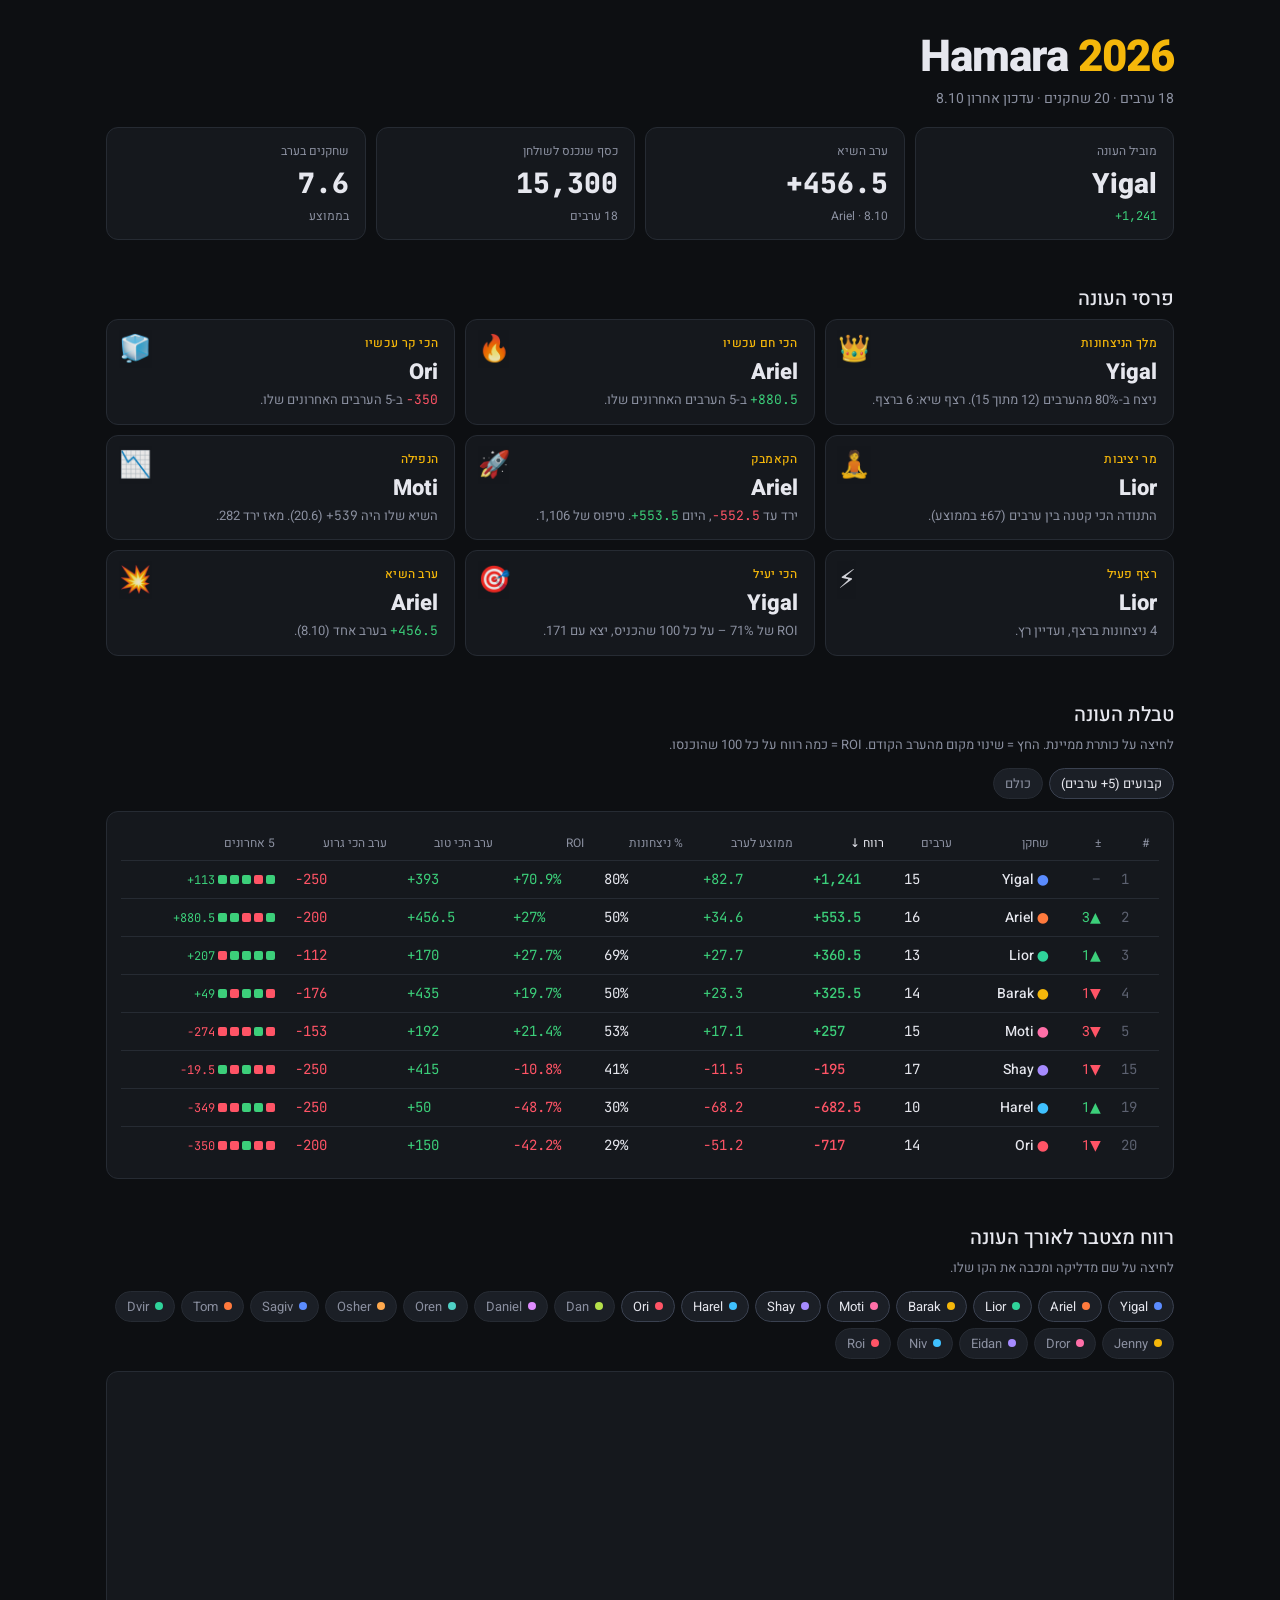
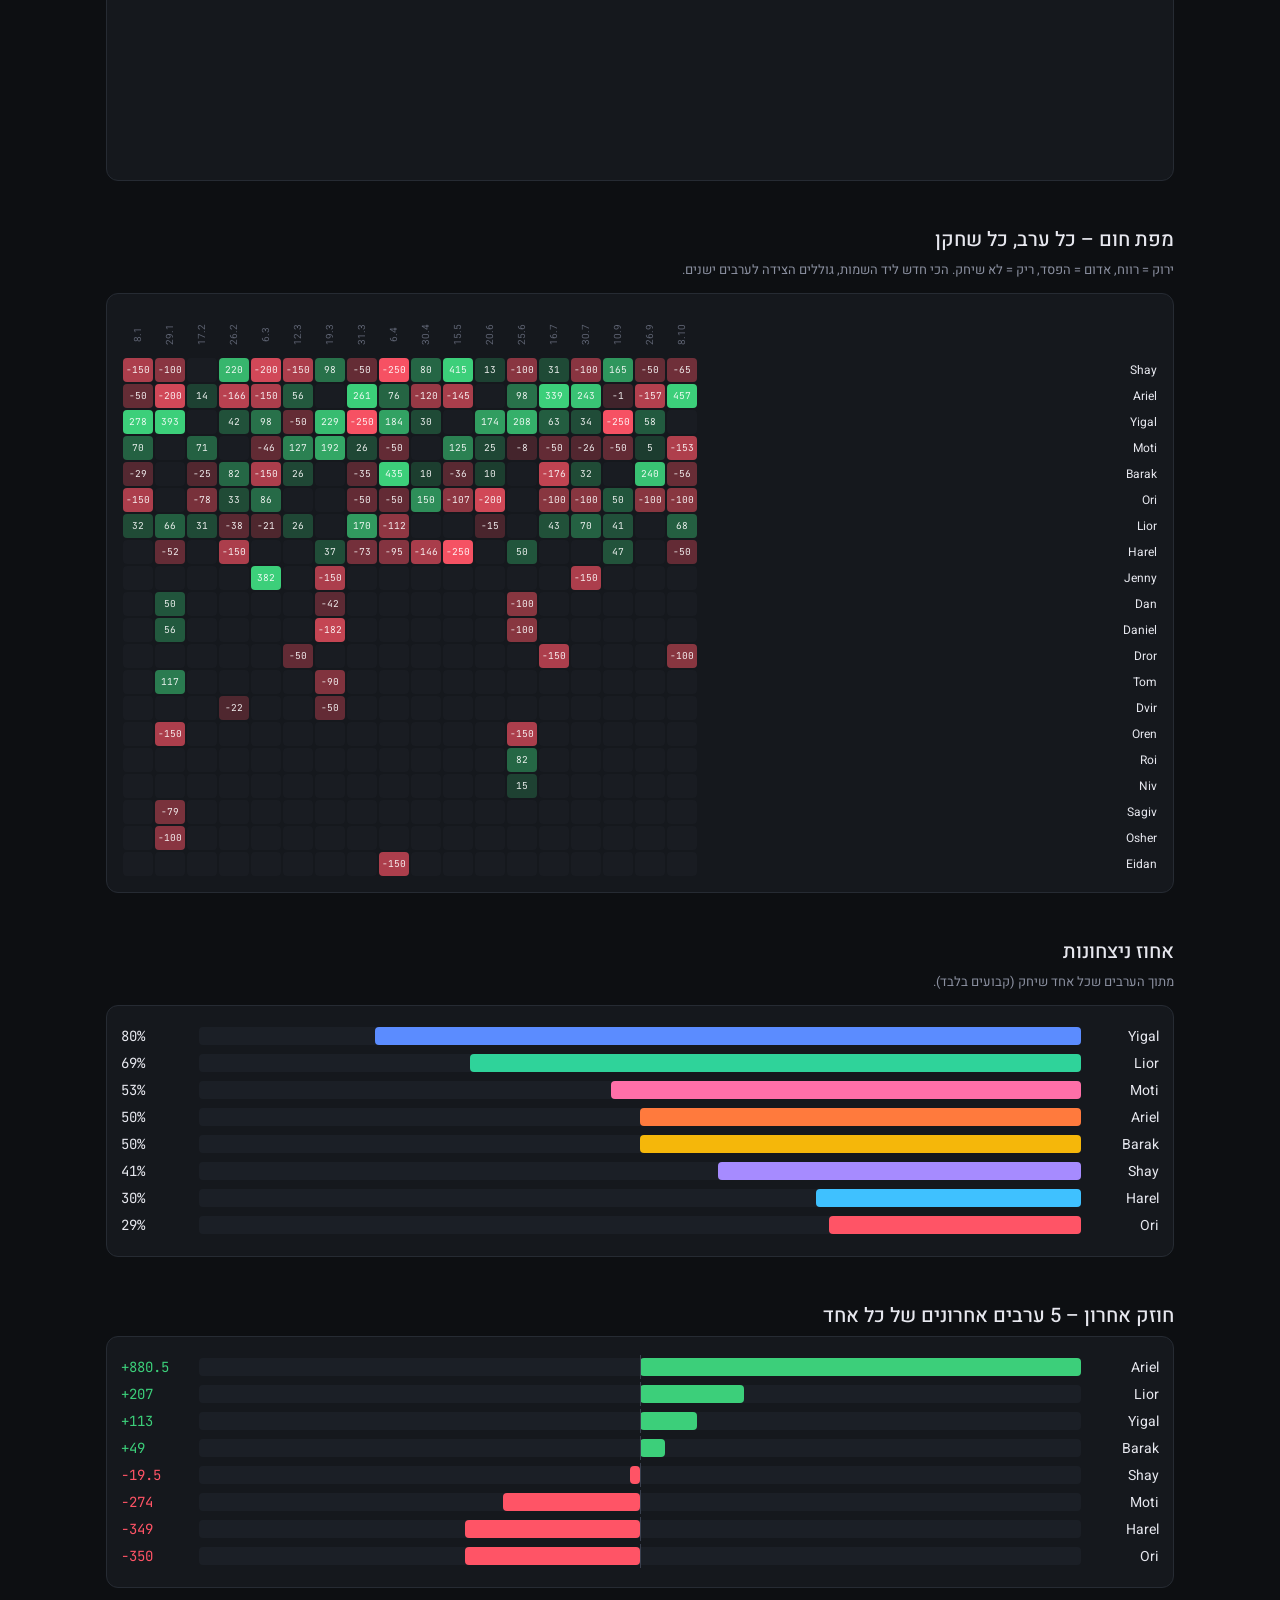
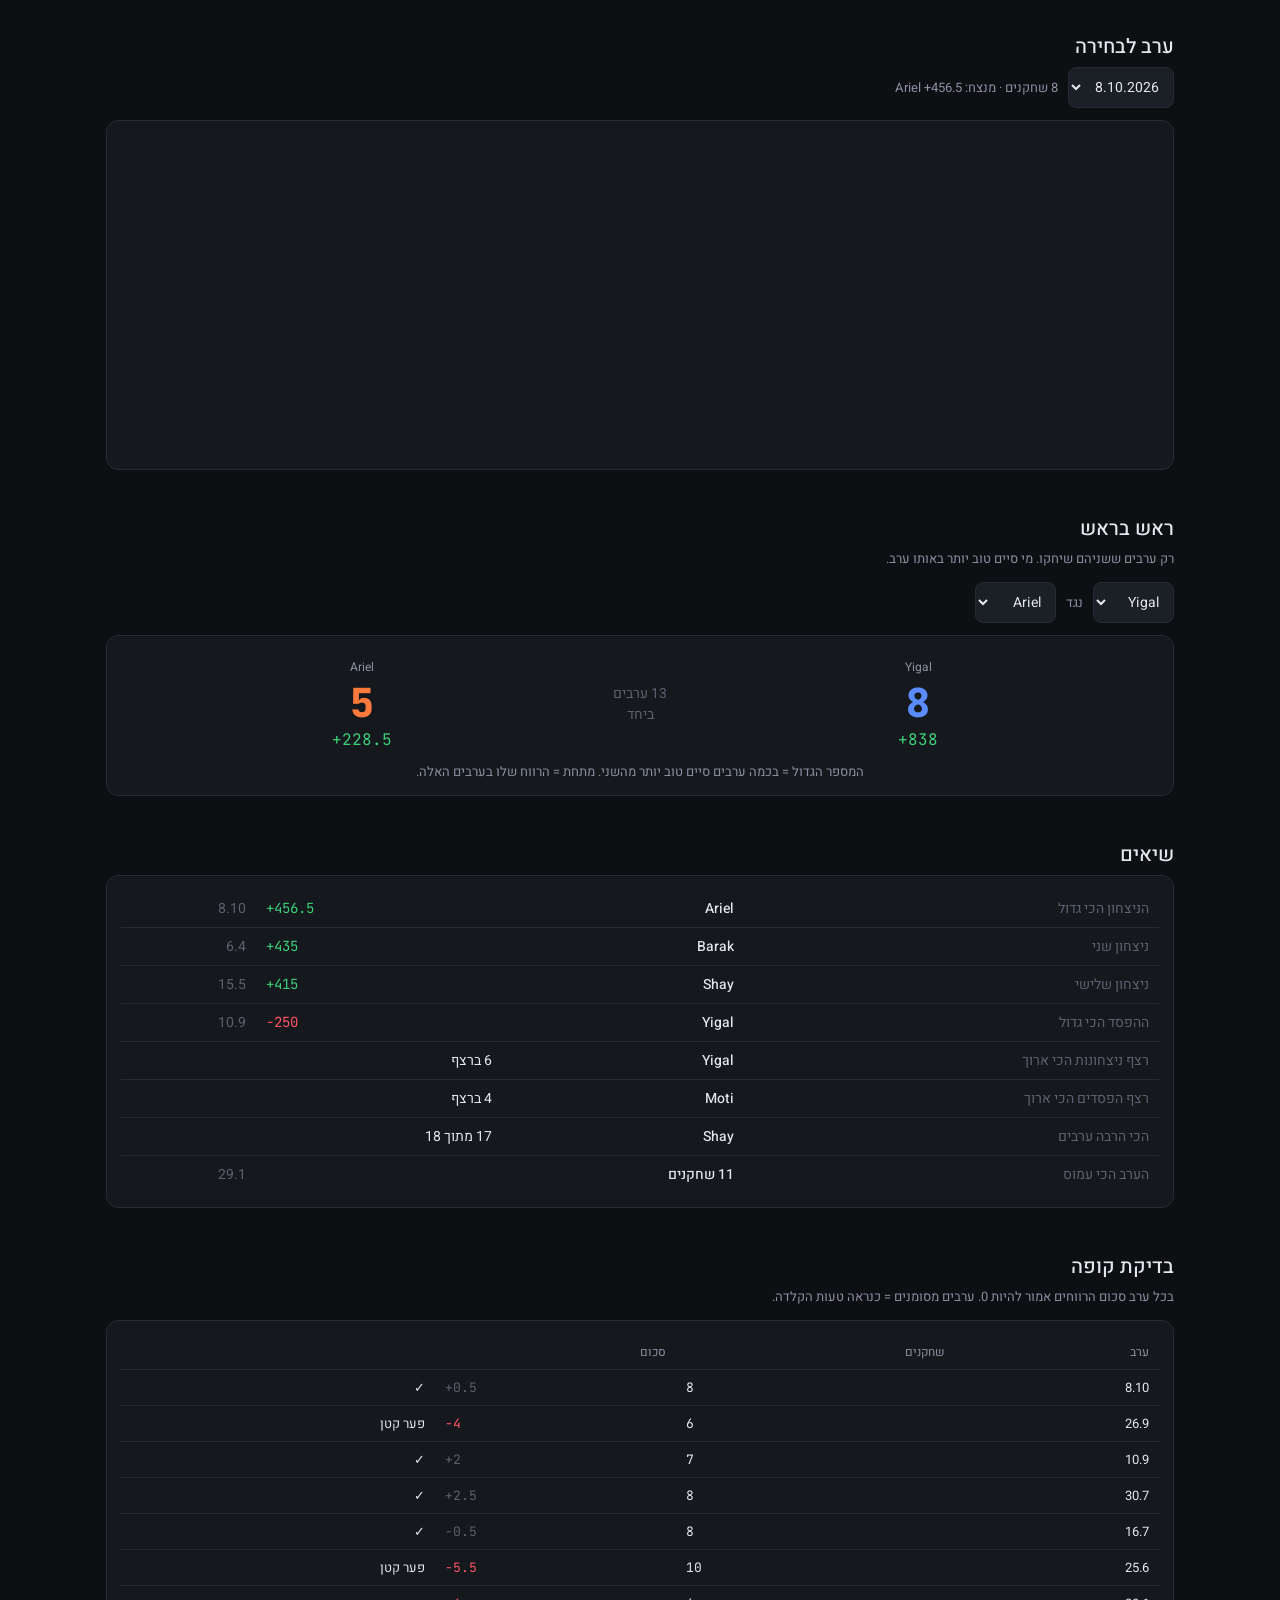
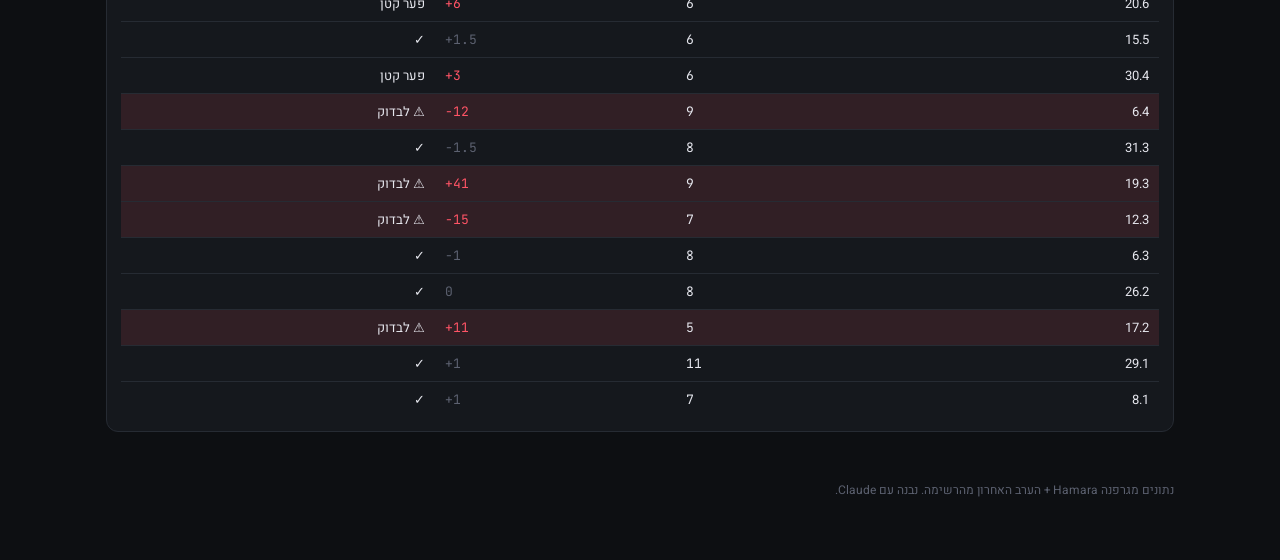
==== index.html @ 928743e9 "Hamara 2026 stats page Co-Authored-By: Claude Opus 5.5 <noreply@anthropic.com> Claude-Session: https" ====
<!doctype html>
<html lang="he" dir="rtl">
<head>
<meta charset="utf-8">
<meta name="viewport" content="width=device-width,initial-scale=1">
<title>Hamara 2026</title>
<link rel="preconnect" href="https://fonts.googleapis.com">
<link href="https://fonts.googleapis.com/css2?family=Heebo:wght@400;500;800&family=JetBrains+Mono:wght@500&display=swap" rel="stylesheet">
<style>
:root{--bg:#0d0f12;--panel:#15181d;--panel2:#1b1f26;--line:#262b33;--txt:#e6e7ee;--mut:#8b90a0;--dim:#5c6170;--win:#3ccf7a;--loss:#ff5466;--gold:#f5b70a;--acc:#5b8cff}
*{box-sizing:border-box}
html,body{margin:0;background:var(--bg);color:var(--txt);font-family:Heebo,system-ui,sans-serif;-webkit-text-size-adjust:100%}
body{padding:0 16px 60px;max-width:1100px;margin:0 auto}
.num{font-family:"JetBrains Mono",ui-monospace,monospace;font-variant-numeric:tabular-nums;direction:ltr;unicode-bidi:isolate}
header{padding:36px 0 18px;display:flex;align-items:flex-end;justify-content:space-between;gap:16px;flex-wrap:wrap}
h1{font-size:44px;font-weight:800;margin:0;letter-spacing:-1px;line-height:1}
h1 span{color:var(--gold)}
.sub{color:var(--mut);font-size:14px;margin-top:8px}
h2{font-size:20px;font-weight:500;margin:44px 0 6px}
.hint{color:var(--mut);font-size:13px;margin:0 0 14px}
.kpis{display:grid;grid-template-columns:repeat(4,minmax(0,1fr));gap:10px}
.kpi{background:var(--panel);border:1px solid var(--line);border-radius:12px;padding:14px 16px}
.kpi .l{color:var(--mut);font-size:12px}
.kpi .v{font-size:28px;font-weight:800;margin-top:4px}
.kpi .s{color:var(--mut);font-size:12px;margin-top:2px}
.awards{display:grid;grid-template-columns:repeat(3,minmax(0,1fr));gap:10px}
.aw{background:var(--panel);border:1px solid var(--line);border-radius:12px;padding:14px 16px;position:relative;overflow:hidden}
.aw .t{font-size:12px;color:var(--gold);font-weight:500;letter-spacing:.3px}
.aw .n{font-size:22px;font-weight:800;margin:4px 0 2px}
.aw .d{font-size:13px;color:var(--mut);line-height:1.5}
.aw .ic{position:absolute;left:12px;top:10px;font-size:26px;opacity:.9}
.card{background:var(--panel);border:1px solid var(--line);border-radius:12px;padding:14px}
.scroll{overflow-x:auto;-webkit-overflow-scrolling:touch}
table{border-collapse:collapse;width:100%;font-size:14px}
th{color:var(--mut);font-weight:400;font-size:12px;text-align:right;padding:8px 10px;border-bottom:1px solid var(--line);white-space:nowrap;cursor:pointer;user-select:none}
th.sorted{color:var(--txt)}
td{padding:8px 10px;border-bottom:1px solid var(--line);white-space:nowrap}
tr:last-child td{border-bottom:0}
td.name{font-weight:500}
.pos{color:var(--win)}.neg{color:var(--loss)}.zero{color:var(--dim)}
.pill{display:inline-block;padding:2px 8px;border-radius:999px;font-weight:500}
.form{display:inline-flex;gap:3px;direction:ltr}
.form i{width:9px;height:9px;border-radius:2px;display:inline-block;background:var(--dim)}
.form i.w{background:var(--win)}.form i.l{background:var(--loss)}
.toggle{display:flex;gap:6px;flex-wrap:wrap;margin-bottom:12px}
.chip{background:var(--panel2);border:1px solid var(--line);color:var(--mut);border-radius:999px;padding:5px 11px;font:inherit;font-size:13px;cursor:pointer;display:inline-flex;align-items:center;gap:6px}
.chip.on{color:var(--txt);border-color:#3a4150}
.chip .dot{width:8px;height:8px;border-radius:50%}
.chart{position:relative;height:380px}
.heat{border-collapse:separate;border-spacing:2px;font-size:11px}
.heat td,.heat th{padding:0;border:0;text-align:center}
.heat th{font-size:10px;color:var(--dim);padding:0 0 4px;cursor:default;writing-mode:vertical-rl;transform:rotate(180deg);height:46px}
.heat td.c{direction:ltr;width:30px;height:24px;border-radius:4px;font-family:"JetBrains Mono",monospace;font-size:9.5px;color:rgba(255,255,255,.9)}
.heat td.nm{text-align:right;padding-left:8px;font-size:12px;color:var(--txt);white-space:nowrap;position:sticky;right:0;background:var(--panel);z-index:1}
select{background:var(--panel2);color:var(--txt);border:1px solid var(--line);border-radius:8px;padding:8px 10px;font:inherit;font-size:14px}
.row{display:flex;gap:10px;align-items:center;flex-wrap:wrap;margin-bottom:12px}
.bars .b{display:grid;grid-template-columns:70px 1fr 70px;align-items:center;gap:8px;margin:6px 0;font-size:14px}
.bars .track{height:18px;position:relative;background:var(--panel2);border-radius:4px}
.bars .fill{position:absolute;top:0;bottom:0;border-radius:4px}
.bars .mid{position:absolute;top:-3px;bottom:-3px;width:1px;background:#3a4150;left:50%}
.h2h{display:grid;grid-template-columns:1fr auto 1fr;gap:10px;align-items:center;text-align:center;margin-top:8px}
.h2h .big{font-size:40px;font-weight:800}
.h2h .vs{color:var(--dim);font-size:14px}
.h2h .lbl{color:var(--mut);font-size:12px}
.check td{font-size:13px}
.flag{background:rgba(255,84,102,.12)}
footer{color:var(--dim);font-size:12px;margin-top:48px;line-height:1.7}
@media (max-width:720px){
 h1{font-size:34px}
 .kpis{grid-template-columns:repeat(2,minmax(0,1fr))}
 .awards{grid-template-columns:repeat(2,minmax(0,1fr))}
 .kpi .v{font-size:23px}
 .chart{height:300px}
}
@media (max-width:420px){.aw .ic{font-size:20px}.aw .n{font-size:19px}.aw .d{font-size:12px}}
</style>
</head>
<body>
<header>
  <div>
    <h1>Hamara <span>2026</span></h1>
    <div class="sub" id="sub"></div>
  </div>
</header>

<section class="kpis" id="kpis"></section>

<h2>פרסי העונה</h2>
<section class="awards" id="awards"></section>

<h2>טבלת העונה</h2>
<p class="hint">לחיצה על כותרת ממיינת. החץ = שינוי מקום מהערב הקודם. ROI = כמה רווח על כל 100 שהוכנסו.</p>
<div class="toggle" id="lbFilter">
  <button class="chip on" data-min="5">קבועים (5+ ערבים)</button>
  <button class="chip" data-min="1">כולם</button>
</div>
<div class="card scroll"><table id="lb"></table></div>

<h2>רווח מצטבר לאורך העונה</h2>
<p class="hint">לחיצה על שם מדליקה ומכבה את הקו שלו.</p>
<div class="toggle" id="chips"></div>
<div class="card"><div class="chart"><canvas id="cum" role="img" aria-label="רווח מצטבר של כל שחקן לאורך העונה"></canvas></div></div>

<h2>מפת חום – כל ערב, כל שחקן</h2>
<p class="hint">ירוק = רווח, אדום = הפסד, ריק = לא שיחק. הכי חדש ליד השמות, גוללים הצידה לערבים ישנים.</p>
<div class="card scroll"><table class="heat" id="heat"></table></div>

<h2>אחוז ניצחונות</h2>
<p class="hint">מתוך הערבים שכל אחד שיחק (קבועים בלבד).</p>
<div class="card bars" id="winrate"></div>

<h2>חוזק אחרון – 5 ערבים אחרונים של כל אחד</h2>
<div class="card bars" id="formbars"></div>

<h2>ערב לבחירה</h2>
<div class="row"><select id="nightSel"></select><span class="hint" id="nightInfo" style="margin:0"></span></div>
<div class="card"><div class="chart" style="height:320px"><canvas id="nightChart" role="img" aria-label="תוצאות הערב שנבחר"></canvas></div></div>

<h2>ראש בראש</h2>
<p class="hint">רק ערבים ששניהם שיחקו. מי סיים טוב יותר באותו ערב.</p>
<div class="row"><select id="p1"></select><span class="hint" style="margin:0">נגד</span><select id="p2"></select></div>
<div class="card" id="h2h"></div>

<h2>שיאים</h2>
<div class="card scroll"><table id="records"></table></div>

<h2>בדיקת קופה</h2>
<p class="hint">בכל ערב סכום הרווחים אמור להיות 0. ערבים מסומנים = כנראה טעות הקלדה.</p>
<div class="card scroll"><table class="check" id="check"></table></div>

<footer>נתונים מגרפנה Hamara + הערב האחרון מהרשימה. נבנה עם Claude.</footer>

<script src="chart.umd.js"></script>
<script>
const PAL=['#5b8cff','#ff7a3d','#2fd39a','#f5b70a','#ff6fa8','#a68bff','#3fc1ff','#ff5466','#b5e04a','#e08cff','#4fd1c5','#ffa94d'];
const fmt=v=>{const r=Math.round(v*10)/10;return (r>0?'+':'')+r.toLocaleString('en-US')};
const plain=v=>(Math.round(v*10)/10).toLocaleString('en-US');
const cls=v=>v>0?'pos':v<0?'neg':'zero';
const dmy=s=>{const[y,m,d]=s.split('-');return `${+d}.${+m}`};
const el=id=>document.getElementById(id);

fetch('data.json?v='+Date.now()).then(r=>r.json()).then(D=>{
const N=D.nights; const last=N[N.length-1];
const players=[...new Set(N.flatMap(n=>Object.keys(n.res)))];
const stats={};
players.forEach(p=>{
  const seq=N.map(n=>n.res[p]).filter(v=>v!==undefined);
  const tot=seq.reduce((a,b)=>a+b,0);
  const totPrev=N.slice(0,-1).map(n=>n.res[p]).filter(v=>v!==undefined).reduce((a,b)=>a+b,0);
  const wins=seq.filter(v=>v>0).length;
  let bestW=0,bestL=0,run=0,prev=null;
  seq.forEach(v=>{const s=v>0;run=s===prev?run+1:1;prev=s;if(s)bestW=Math.max(bestW,run);else bestL=Math.max(bestL,run)});
  let cur=0;const cs=seq.length?seq[seq.length-1]>0:null;for(let i=seq.length-1;i>=0&&(seq[i]>0)===cs;i--)cur++;
  const mean=tot/seq.length; const sd=Math.sqrt(seq.reduce((a,v)=>a+(v-mean)**2,0)/Math.max(1,seq.length-1));
  let peak=-1e9,peakAt=null,low=1e9,run2=0;N.forEach(n=>{if(n.res[p]!==undefined){run2+=n.res[p];if(run2>peak){peak=run2;peakAt=n.date}if(run2<low)low=run2}});
  const buy=D.buys[p]||0;
  stats[p]={p,seq,n:seq.length,tot,totPrev,wins,wr:wins/seq.length,avg:mean,sd,bestW,bestL,cur,curW:cs,
    last5:seq.slice(-5),f5:seq.slice(-5).reduce((a,b)=>a+b,0),best:Math.max(...seq),worst:Math.min(...seq),
    peak,peakAt,low,buy,roi:buy?tot/buy*100:null,played:last.res[p]!==undefined};
});
const rankBy=key=>[...players].sort((a,b)=>stats[b][key]-stats[a][key]);
const rNow=rankBy('tot'),rPrev=rankBy('totPrev');
players.forEach(p=>{stats[p].rank=rNow.indexOf(p)+1;stats[p].move=rPrev.indexOf(p)-rNow.indexOf(p)});
const regs=players.filter(p=>stats[p].n>=5).sort((a,b)=>stats[b].tot-stats[a].tot);
const color={};regs.forEach((p,i)=>color[p]=PAL[i%PAL.length]);players.filter(p=>!color[p]).forEach((p,i)=>color[p]=PAL[(i+regs.length)%PAL.length]);

el('sub').textContent=`${N.length} ערבים · ${players.length} שחקנים · עדכון אחרון ${dmy(last.date)}`;

// KPIs
const allRes=N.flatMap(n=>Object.entries(n.res).map(([p,v])=>({p,v,date:n.date})));
const bigW=allRes.reduce((a,b)=>b.v>a.v?b:a);
const totalBuy=Object.values(D.buys).reduce((a,b)=>a+b,0);
const leader=stats[rNow[0]];
const avgPlayers=(allRes.length/N.length).toFixed(1);
el('kpis').innerHTML=[
 ['מוביל העונה',leader.p,`<span class="num pos">${fmt(leader.tot)}</span>`],
 ['ערב השיא',`<span class="num">${fmt(bigW.v)}</span>`,`${bigW.p} · ${dmy(bigW.date)}`],
 ['כסף שנכנס לשולחן',`<span class="num">${totalBuy.toLocaleString('en-US')}</span>`,`${N.length} ערבים`],
 ['שחקנים בערב',`<span class="num">${avgPlayers}</span>`,'בממוצע'],
].map(([l,v,s])=>`<div class="kpi"><div class="l">${l}</div><div class="v">${v}</div><div class="s">${s}</div></div>`).join('');

// Awards
const R=regs.map(p=>stats[p]);
const pick=(f,cmp)=>R.reduce((a,b)=>cmp(f(b),f(a))?b:a);
const king=pick(s=>s.wr,(x,y)=>x>y);
const steady=pick(s=>s.sd,(x,y)=>x<y);
const hot=pick(s=>s.f5,(x,y)=>x>y);
const cold=pick(s=>s.f5,(x,y)=>x<y);
const streak=pick(s=>s.curW?s.cur:0,(x,y)=>x>y);
let comeback=null;R.forEach(s=>{const sw=s.tot-s.low;if(s.low<0&&(!comeback||sw>comeback.sw))comeback={...s,sw}});
const fall=R.filter(s=>s.peak>0).map(s=>({...s,drop:s.peak-s.tot})).reduce((a,b)=>b.drop>a.drop?b:a);
const sniper=pick(s=>s.roi,(x,y)=>x>y);
const aws=[
 ['👑','מלך הניצחונות',king.p,`ניצח ב-${Math.round(king.wr*100)}% מהערבים (${king.wins} מתוך ${king.n}). רצף שיא: ${king.bestW} ברצף.`],
 ['🔥','הכי חם עכשיו',hot.p,`<span class="num pos">${fmt(hot.f5)}</span> ב-5 הערבים האחרונים שלו.`],
 ['🧊','הכי קר עכשיו',cold.p,`<span class="num neg">${fmt(cold.f5)}</span> ב-5 הערבים האחרונים שלו.`],
 ['🧘','מר יציבות',steady.p,`התנודה הכי קטנה בין ערבים (±${Math.round(steady.sd)} בממוצע).`],
 ['🚀','הקאמבק',comeback.p,`ירד עד <span class="num neg">${plain(comeback.low)}</span>, היום <span class="num pos">${fmt(comeback.tot)}</span>. טיפוס של ${plain(comeback.sw)}.`],
 ['📉','הנפילה',fall.p,`השיא שלו היה <span class="num">${fmt(fall.peak)}</span> (${dmy(fall.peakAt)}). מאז ירד ${plain(fall.drop)}.`],
 ['⚡','רצף פעיל',streak.p,`${streak.cur} ניצחונות ברצף, ועדיין רץ.`],
 ['🎯','הכי יעיל',sniper.p,`ROI של ${Math.round(sniper.roi)}% – על כל 100 שהכניס, יצא עם ${Math.round(100+sniper.roi)}.`],
 ['💥','ערב השיא',bigW.p,`<span class="num pos">${fmt(bigW.v)}</span> בערב אחד (${dmy(bigW.date)}).`],
];
el('awards').innerHTML=aws.map(([ic,t,n,d])=>`<div class="aw"><div class="ic">${ic}</div><div class="t">${t}</div><div class="n">${n}</div><div class="d">${d}</div></div>`).join('');

// Leaderboard
const cols=[['rank','#'],['move','±'],['p','שחקן'],['n','ערבים'],['tot','רווח'],['avg','ממוצע לערב'],['wr','% ניצחונות'],['roi','ROI'],['best','ערב הכי טוב'],['worst','ערב הכי גרוע'],['f5','5 אחרונים']];
let sortKey='tot',sortDir=-1,minN=5;
function drawLB(){
  const rows=players.filter(p=>stats[p].n>=minN).map(p=>stats[p]).sort((a,b)=>{const x=a[sortKey],y=b[sortKey];if(typeof x==='string')return sortDir*x.localeCompare(y);return sortDir*((x??-1e9)-(y??-1e9))});
  el('lb').innerHTML='<thead><tr>'+cols.map(([k,l])=>`<th data-k="${k}" class="${k===sortKey?'sorted':''}">${l}${k===sortKey?(sortDir<0?' ↓':' ↑'):''}</th>`).join('')+'</tr></thead><tbody>'+rows.map(s=>{
    const mv=s.move>0?`<span class="pos">▲${s.move}</span>`:s.move<0?`<span class="neg">▼${-s.move}</span>`:`<span class="zero">–</span>`;
    const form=`<span class="form">${s.last5.map(v=>`<i class="${v>0?'w':v<0?'l':''}" title="${fmt(v)}"></i>`).join('')}</span>`;
    return `<tr><td class="num zero">${s.rank}</td><td>${mv}</td><td class="name"><span style="color:${color[s.p]}">●</span> ${s.p}</td>
    <td class="num">${s.n}</td><td class="num ${cls(s.tot)}" style="font-weight:500">${fmt(s.tot)}</td><td class="num ${cls(s.avg)}">${fmt(s.avg)}</td>
    <td class="num">${Math.round(s.wr*100)}%</td><td class="num ${cls(s.roi)}">${s.roi==null?'':fmt(s.roi)+'%'}</td>
    <td class="num pos">${fmt(s.best)}</td><td class="num neg">${fmt(s.worst)}</td><td>${form} <span class="num ${cls(s.f5)}" style="font-size:12px">${fmt(s.f5)}</span></td></tr>`}).join('')+'</tbody>';
  el('lb').querySelectorAll('th').forEach(th=>th.onclick=()=>{const k=th.dataset.k;if(k===sortKey)sortDir*=-1;else{sortKey=k;sortDir=(k==='p'||k==='rank')?1:-1}drawLB()});
}
el('lbFilter').querySelectorAll('.chip').forEach(b=>b.onclick=()=>{el('lbFilter').querySelectorAll('.chip').forEach(x=>x.classList.remove('on'));b.classList.add('on');minN=+b.dataset.min;drawLB()});
drawLB();

// Chart defaults
Chart.defaults.color='#8b90a0';Chart.defaults.font.family='Heebo, system-ui';Chart.defaults.borderColor='#262b33';
const labels=['התחלה',...N.map(n=>dmy(n.date))];
const shown=new Set(regs.slice(0,8));
const ds=players.map(p=>{let c=0;const data=[0,...N.map(n=>{if(n.res[p]!==undefined)c+=n.res[p];return Math.round(c*10)/10})];
  return {label:p,data,borderColor:color[p],backgroundColor:color[p],borderWidth:2.2,pointRadius:0,pointHoverRadius:4,tension:.25,hidden:!shown.has(p)}});
const cum=new Chart(el('cum'),{type:'line',data:{labels,datasets:ds},options:{responsive:true,maintainAspectRatio:false,interaction:{mode:'index',intersect:false},
  plugins:{legend:{display:false},tooltip:{rtl:true,itemSort:(a,b)=>b.parsed.y-a.parsed.y,filter:i=>!i.dataset.hidden,callbacks:{label:c=>` ${c.dataset.label}: ${fmt(c.parsed.y)}`}}},
  scales:{x:{grid:{display:false},ticks:{maxRotation:0,autoSkipPadding:12}},y:{grid:{color:'#1f242c'},ticks:{callback:v=>'\u200E'+v.toLocaleString('en-US')}}}}});
el('chips').innerHTML=[...regs,...players.filter(p=>!regs.includes(p))].map(p=>`<button class="chip ${shown.has(p)?'on':''}" data-p="${p}"><span class="dot" style="background:${color[p]}"></span>${p}</button>`).join('');
el('chips').querySelectorAll('.chip').forEach(b=>b.onclick=()=>{const d=cum.data.datasets.find(x=>x.label===b.dataset.p);d.hidden=!d.hidden;b.classList.toggle('on',!d.hidden);cum.update()});

// Heatmap (newest left in RTL = last column)
const heatPlayers=[...players].sort((a,b)=>stats[b].n-stats[a].n||stats[b].tot-stats[a].tot);
const hc=v=>{if(v===undefined)return 'background:#191c22';const a=Math.min(1,.18+Math.abs(v)/320);return v>=0?`background:rgba(60,207,122,${a})`:`background:rgba(255,84,102,${a})`};
el('heat').innerHTML='<tr><th></th>'+[...N].reverse().map(n=>`<th>${dmy(n.date)}</th>`).join('')+'</tr>'+heatPlayers.map(p=>'<tr><td class="nm">'+p+'</td>'+[...N].reverse().map(n=>{const v=n.res[p];return `<td class="c" style="${hc(v)}" title="${p} ${dmy(n.date)}: ${v===undefined?'לא שיחק':fmt(v)}">${v===undefined?'':Math.round(v)}</td>`}).join('')+'</tr>').join('');

// Bars helper (diverging or 0..1)
function bars(id,items,max,diverge,fmtv){
  el(id).innerHTML=items.map(([p,v])=>{let fill;if(diverge){const w=Math.abs(v)/max*50;fill=v>=0?`left:50%;width:${w}%;background:var(--win)`:`right:50%;width:${w}%;background:var(--loss)`}else fill=`right:0;width:${v/max*100}%;background:${color[p]}`;
  return `<div class="b"><span>${p}</span><div class="track"><div class="fill" style="${fill}"></div>${diverge?'<div class="mid"></div>':''}</div><span class="num ${diverge?cls(v):''}" style="text-align:left">${fmtv(v)}</span></div>`}).join('')}
bars('winrate',R.map(s=>[s.p,s.wr]).sort((a,b)=>b[1]-a[1]),1,false,v=>Math.round(v*100)+'%');
const f5=R.map(s=>[s.p,s.f5]).sort((a,b)=>b[1]-a[1]);bars('formbars',f5,Math.max(...f5.map(x=>Math.abs(x[1]))),true,fmt);

// Night explorer
el('nightSel').innerHTML=N.map((n,i)=>`<option value="${i}">${dmy(n.date)}.${n.date.slice(0,4)}</option>`).reverse().join('');
let nc;
function drawNight(){const n=N[+el('nightSel').value];const e=Object.entries(n.res).sort((a,b)=>b[1]-a[1]);
  const sum=e.reduce((a,b)=>a+b[1],0);el('nightInfo').textContent=`${e.length} שחקנים · מנצח: ${e[0][0]} ${fmt(e[0][1])}`;
  const data={labels:e.map(x=>x[0]),datasets:[{data:e.map(x=>x[1]),backgroundColor:e.map(x=>x[1]>=0?'#3ccf7a':'#ff5466'),borderRadius:4,barThickness:18}]};
  if(nc){nc.data=data;nc.update();return}
  nc=new Chart(el('nightChart'),{type:'bar',data,options:{indexAxis:'y',responsive:true,maintainAspectRatio:false,plugins:{legend:{display:false},tooltip:{callbacks:{label:c=>' '+fmt(c.parsed.x)}}},
  scales:{x:{grid:{color:'#1f242c'},ticks:{callback:v=>'\u200E'+v}},y:{grid:{display:false},position:'right',ticks:{color:'#e6e7ee'}}}}})}
el('nightSel').onchange=drawNight;drawNight();

// Head to head
const opts=[...players].sort((a,b)=>stats[b].n-stats[a].n).map(p=>`<option>${p}</option>`).join('');
el('p1').innerHTML=opts;el('p2').innerHTML=opts;el('p1').value=regs[0];el('p2').value=regs[1];
function drawH2H(){const a=el('p1').value,b=el('p2').value;
  if(a===b){el('h2h').innerHTML='<p class="hint" style="margin:0">בחר שני שחקנים שונים.</p>';return}
  const both=N.filter(n=>n.res[a]!==undefined&&n.res[b]!==undefined);
  if(!both.length){el('h2h').innerHTML=`<p class="hint" style="margin:0">${a} ו-${b} לא שיחקו אף ערב ביחד.</p>`;return}
  let wa=0,wb=0,sa=0,sb=0;both.forEach(n=>{const x=n.res[a],y=n.res[b];sa+=x;sb+=y;if(x>y)wa++;else if(y>x)wb++});
  el('h2h').innerHTML=`<div class="h2h"><div><div class="lbl">${a}</div><div class="big num" style="color:${color[a]}">${wa}</div><div class="num ${cls(sa)}">${fmt(sa)}</div></div>
  <div class="vs">${both.length} ערבים<br>ביחד</div>
  <div><div class="lbl">${b}</div><div class="big num" style="color:${color[b]}">${wb}</div><div class="num ${cls(sb)}">${fmt(sb)}</div></div></div>
  <p class="hint" style="text-align:center;margin:12px 0 0">המספר הגדול = בכמה ערבים סיים טוב יותר מהשני. מתחת = הרווח שלו בערבים האלה.</p>`}
el('p1').onchange=el('p2').onchange=drawH2H;drawH2H();

// Records
const sortedRes=[...allRes].sort((a,b)=>b.v-a.v);
const rec=[
 ['הניצחון הכי גדול',sortedRes[0]],['ניצחון שני',sortedRes[1]],['ניצחון שלישי',sortedRes[2]],
 ['ההפסד הכי גדול',sortedRes[sortedRes.length-1]],
];
const longW=R.reduce((a,b)=>b.bestW>a.bestW?b:a),longL=R.reduce((a,b)=>b.bestL>a.bestL?b:a);
const most=Object.values(stats).reduce((a,b)=>b.n>a.n?b:a);
const bigNight=N.reduce((a,b)=>Object.keys(b.res).length>Object.keys(a.res).length?b:a);
el('records').innerHTML='<tbody>'+rec.map(([t,r])=>`<tr><td class="zero">${t}</td><td class="name">${r.p}</td><td class="num ${cls(r.v)}">${fmt(r.v)}</td><td class="zero">${dmy(r.date)}</td></tr>`).join('')+
 `<tr><td class="zero">רצף ניצחונות הכי ארוך</td><td class="name">${longW.p}</td><td>${longW.bestW} ברצף</td><td></td></tr>`+
 `<tr><td class="zero">רצף הפסדים הכי ארוך</td><td class="name">${longL.p}</td><td>${longL.bestL} ברצף</td><td></td></tr>`+
 `<tr><td class="zero">הכי הרבה ערבים</td><td class="name">${most.p}</td><td>${most.n} מתוך ${N.length}</td><td></td></tr>`+
 `<tr><td class="zero">הערב הכי עמוס</td><td class="name">${Object.keys(bigNight.res).length} שחקנים</td><td></td><td class="zero">${dmy(bigNight.date)}</td></tr></tbody>`;

// Zero-sum check
el('check').innerHTML='<thead><tr><th>ערב</th><th>שחקנים</th><th>סכום</th><th></th></tr></thead><tbody>'+[...N].reverse().map(n=>{const s=Object.values(n.res).reduce((a,b)=>a+b,0);const bad=Math.abs(s)>=10;
 return `<tr class="${bad?'flag':''}"><td>${dmy(n.date)}</td><td class="num">${Object.keys(n.res).length}</td><td class="num ${Math.abs(s)<3?'zero':'neg'}">${fmt(s)}</td><td>${bad?'⚠️ לבדוק':Math.abs(s)<3?'✓':'פער קטן'}</td></tr>`}).join('')+'</tbody>';
});
</script>
</body>
</html>
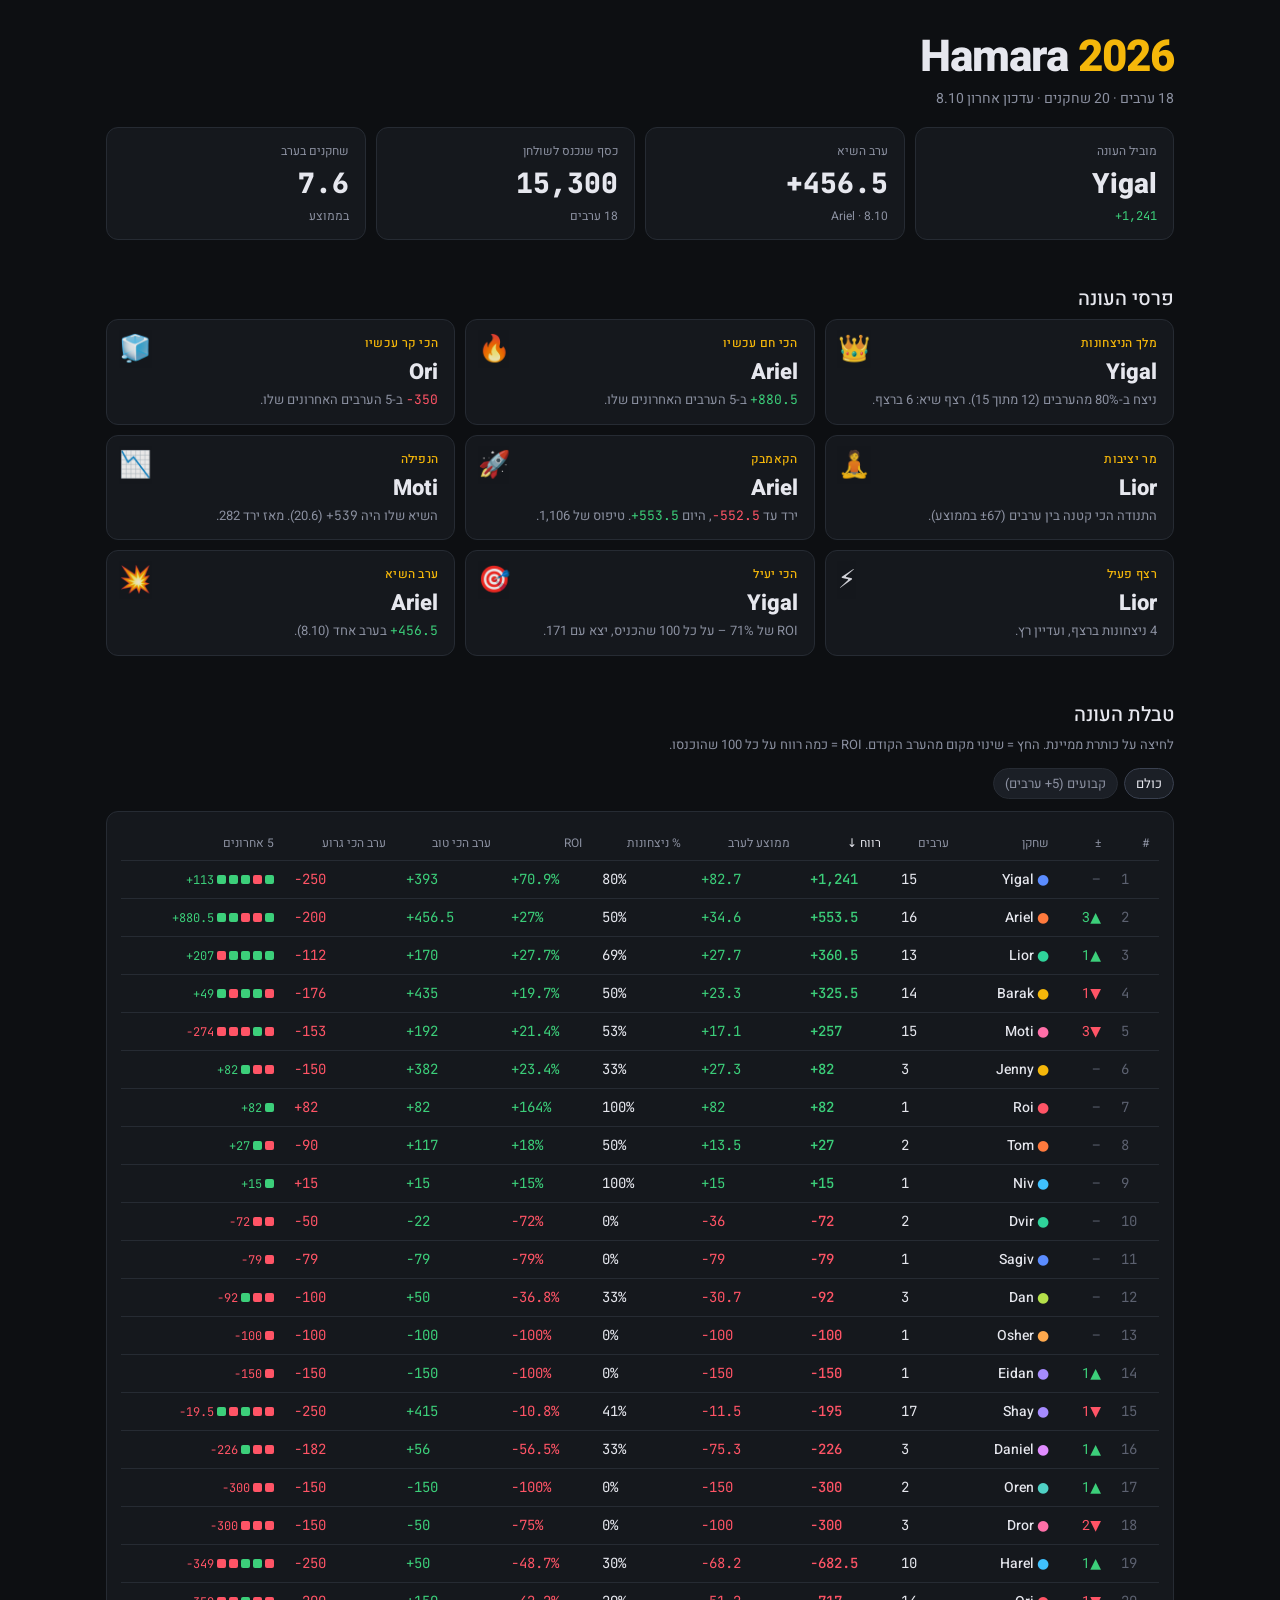
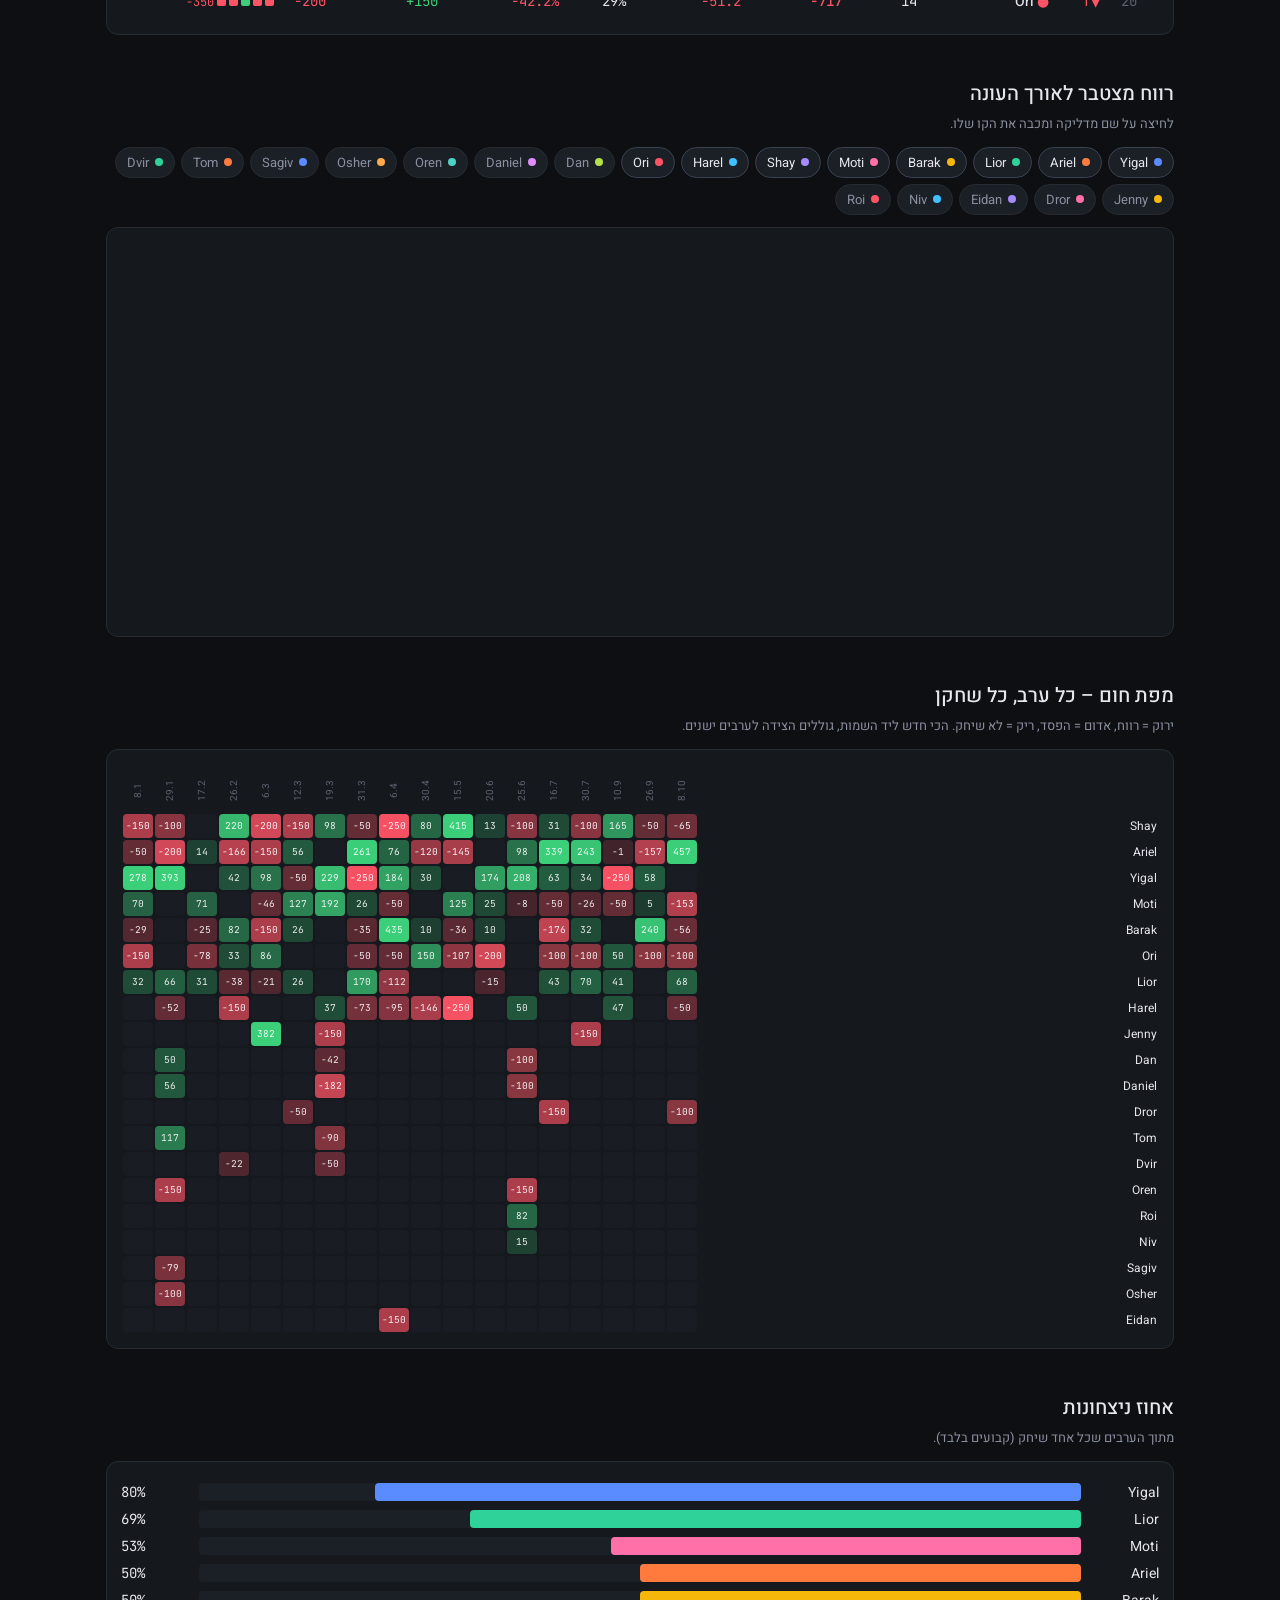
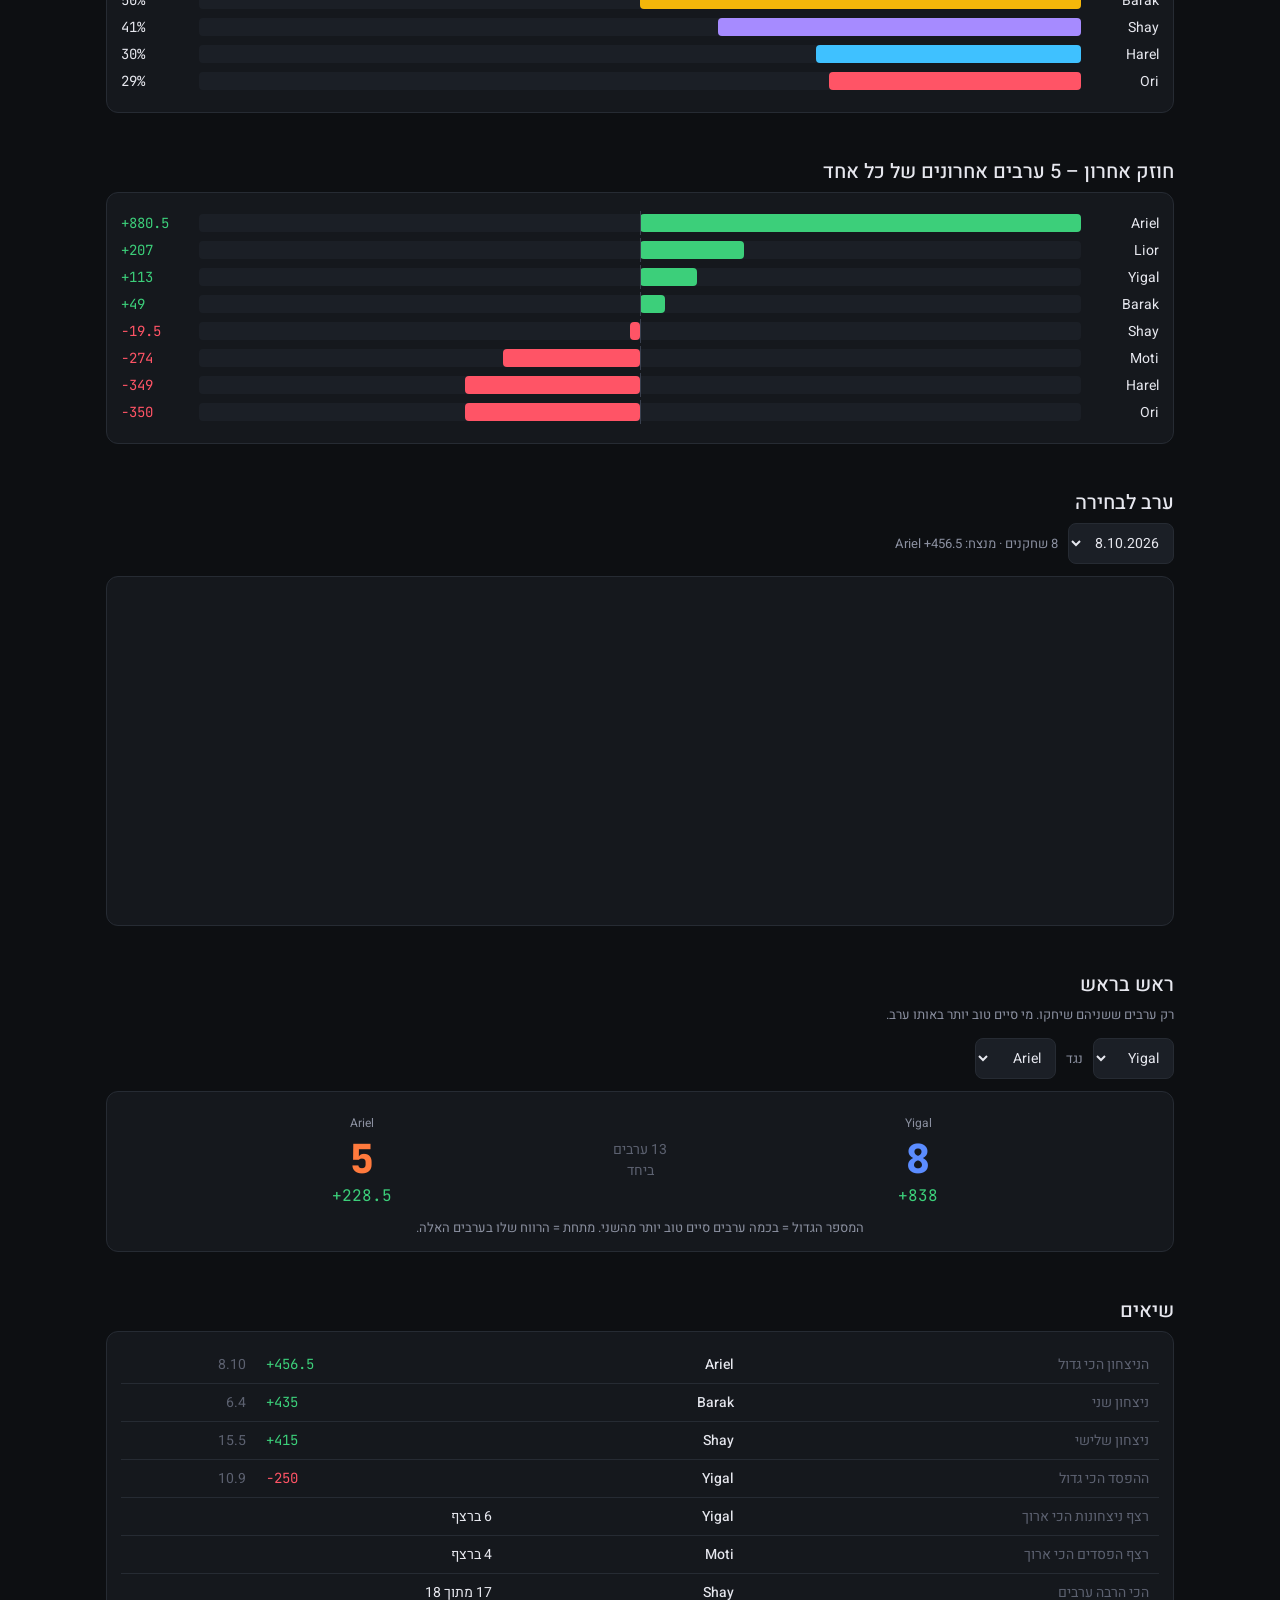
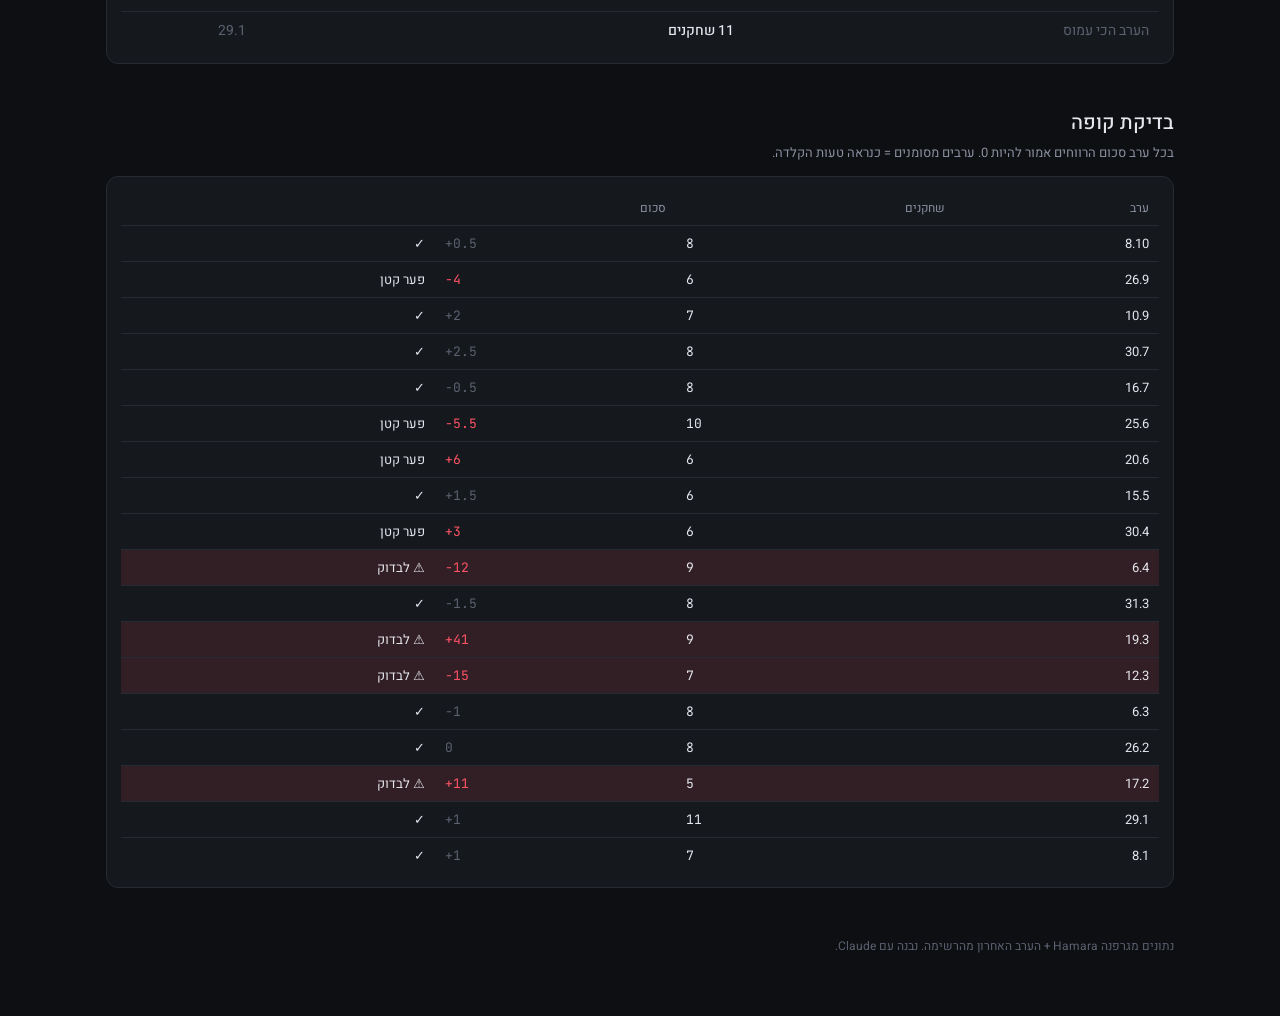
==== commit 6a437738: "Leaderboard shows all players by default Co-Authored-By: Claude Opus 5.5 <noreply@anthropic.com> Cla" ====
--- a/index.html
+++ b/index.html
@@ -91,8 +91,8 @@
 <h2>טבלת העונה</h2>
 <p class="hint">לחיצה על כותרת ממיינת. החץ = שינוי מקום מהערב הקודם. ROI = כמה רווח על כל 100 שהוכנסו.</p>
 <div class="toggle" id="lbFilter">
-  <button class="chip on" data-min="5">קבועים (5+ ערבים)</button>
-  <button class="chip" data-min="1">כולם</button>
+  <button class="chip on" data-min="1">כולם</button>
+  <button class="chip" data-min="5">קבועים (5+ ערבים)</button>
 </div>
 <div class="card scroll"><table id="lb"></table></div>
 
@@ -205,7 +205,7 @@
 
 // Leaderboard
 const cols=[['rank','#'],['move','±'],['p','שחקן'],['n','ערבים'],['tot','רווח'],['avg','ממוצע לערב'],['wr','% ניצחונות'],['roi','ROI'],['best','ערב הכי טוב'],['worst','ערב הכי גרוע'],['f5','5 אחרונים']];
-let sortKey='tot',sortDir=-1,minN=5;
+let sortKey='tot',sortDir=-1,minN=1;
 function drawLB(){
   const rows=players.filter(p=>stats[p].n>=minN).map(p=>stats[p]).sort((a,b)=>{const x=a[sortKey],y=b[sortKey];if(typeof x==='string')return sortDir*x.localeCompare(y);return sortDir*((x??-1e9)-(y??-1e9))});
   el('lb').innerHTML='<thead><tr>'+cols.map(([k,l])=>`<th data-k="${k}" class="${k===sortKey?'sorted':''}">${l}${k===sortKey?(sortDir<0?' ↓':' ↑'):''}</th>`).join('')+'</tr></thead><tbody>'+rows.map(s=>{
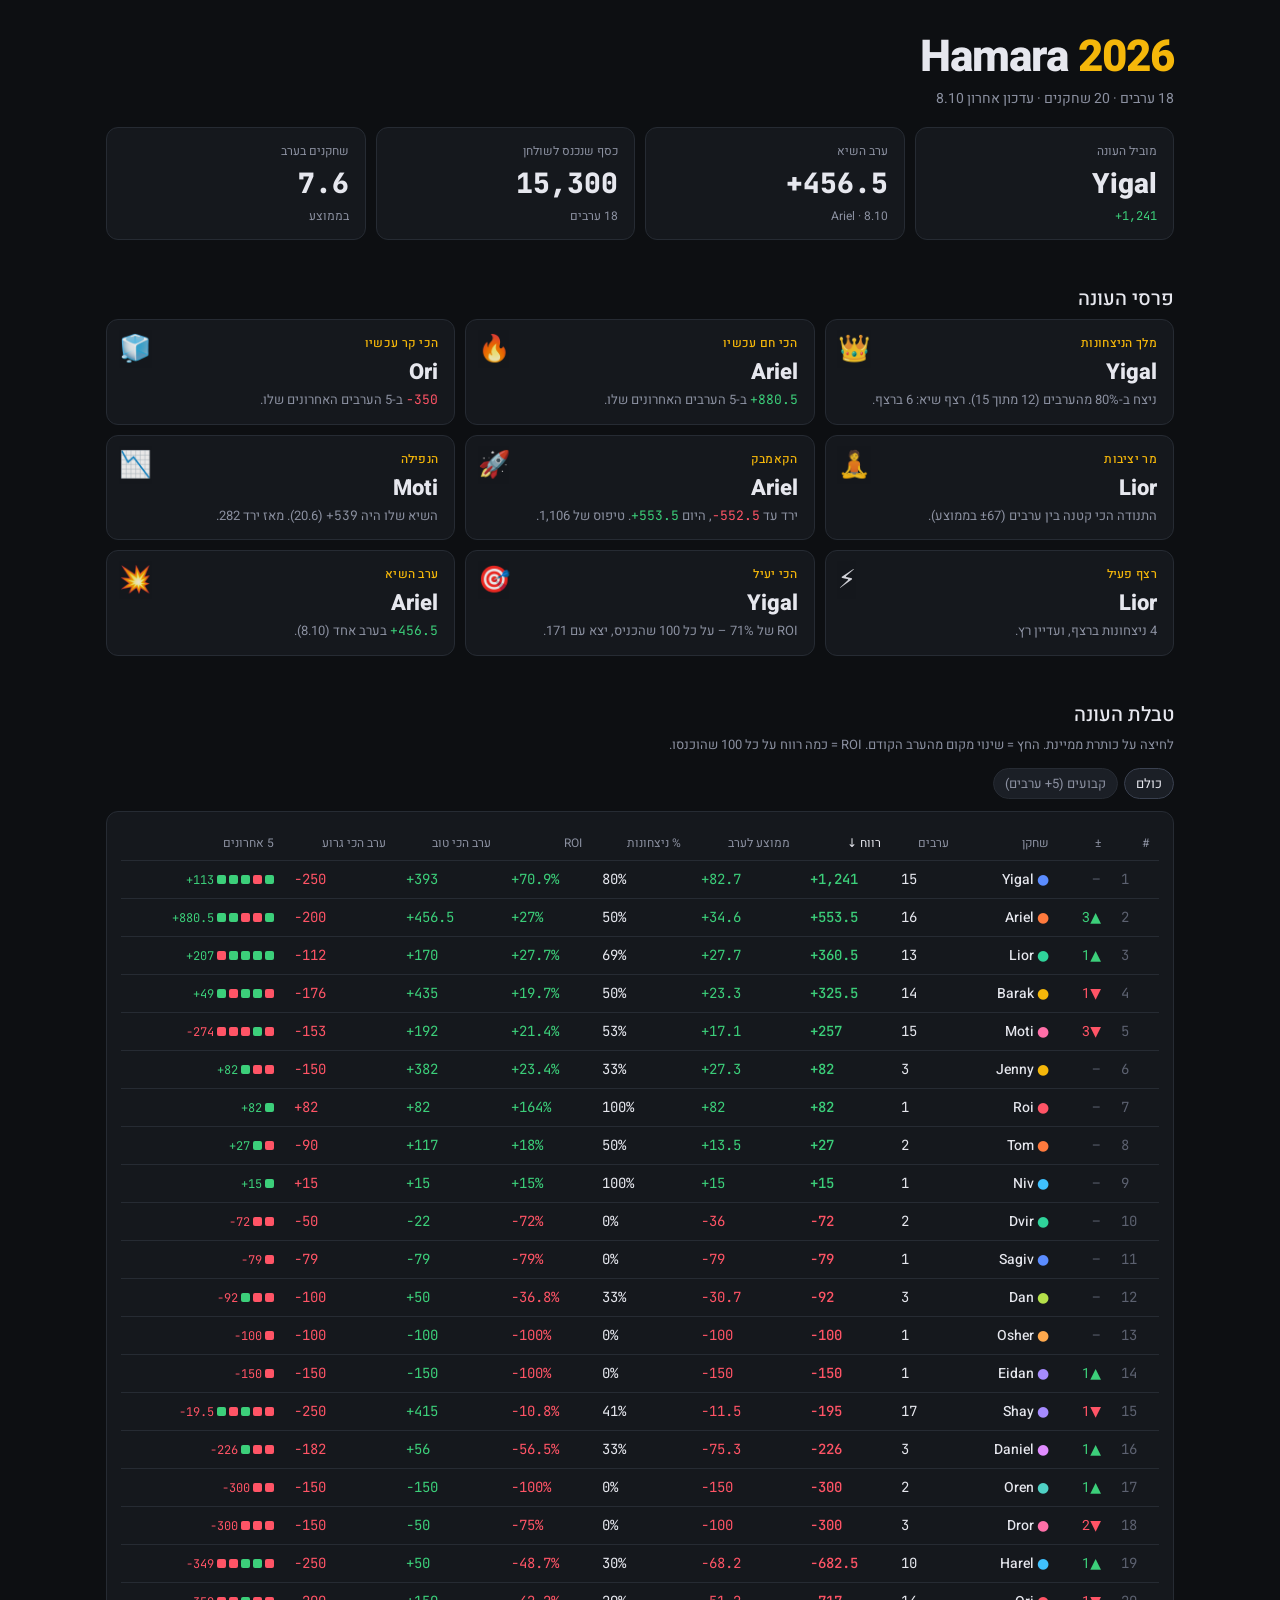
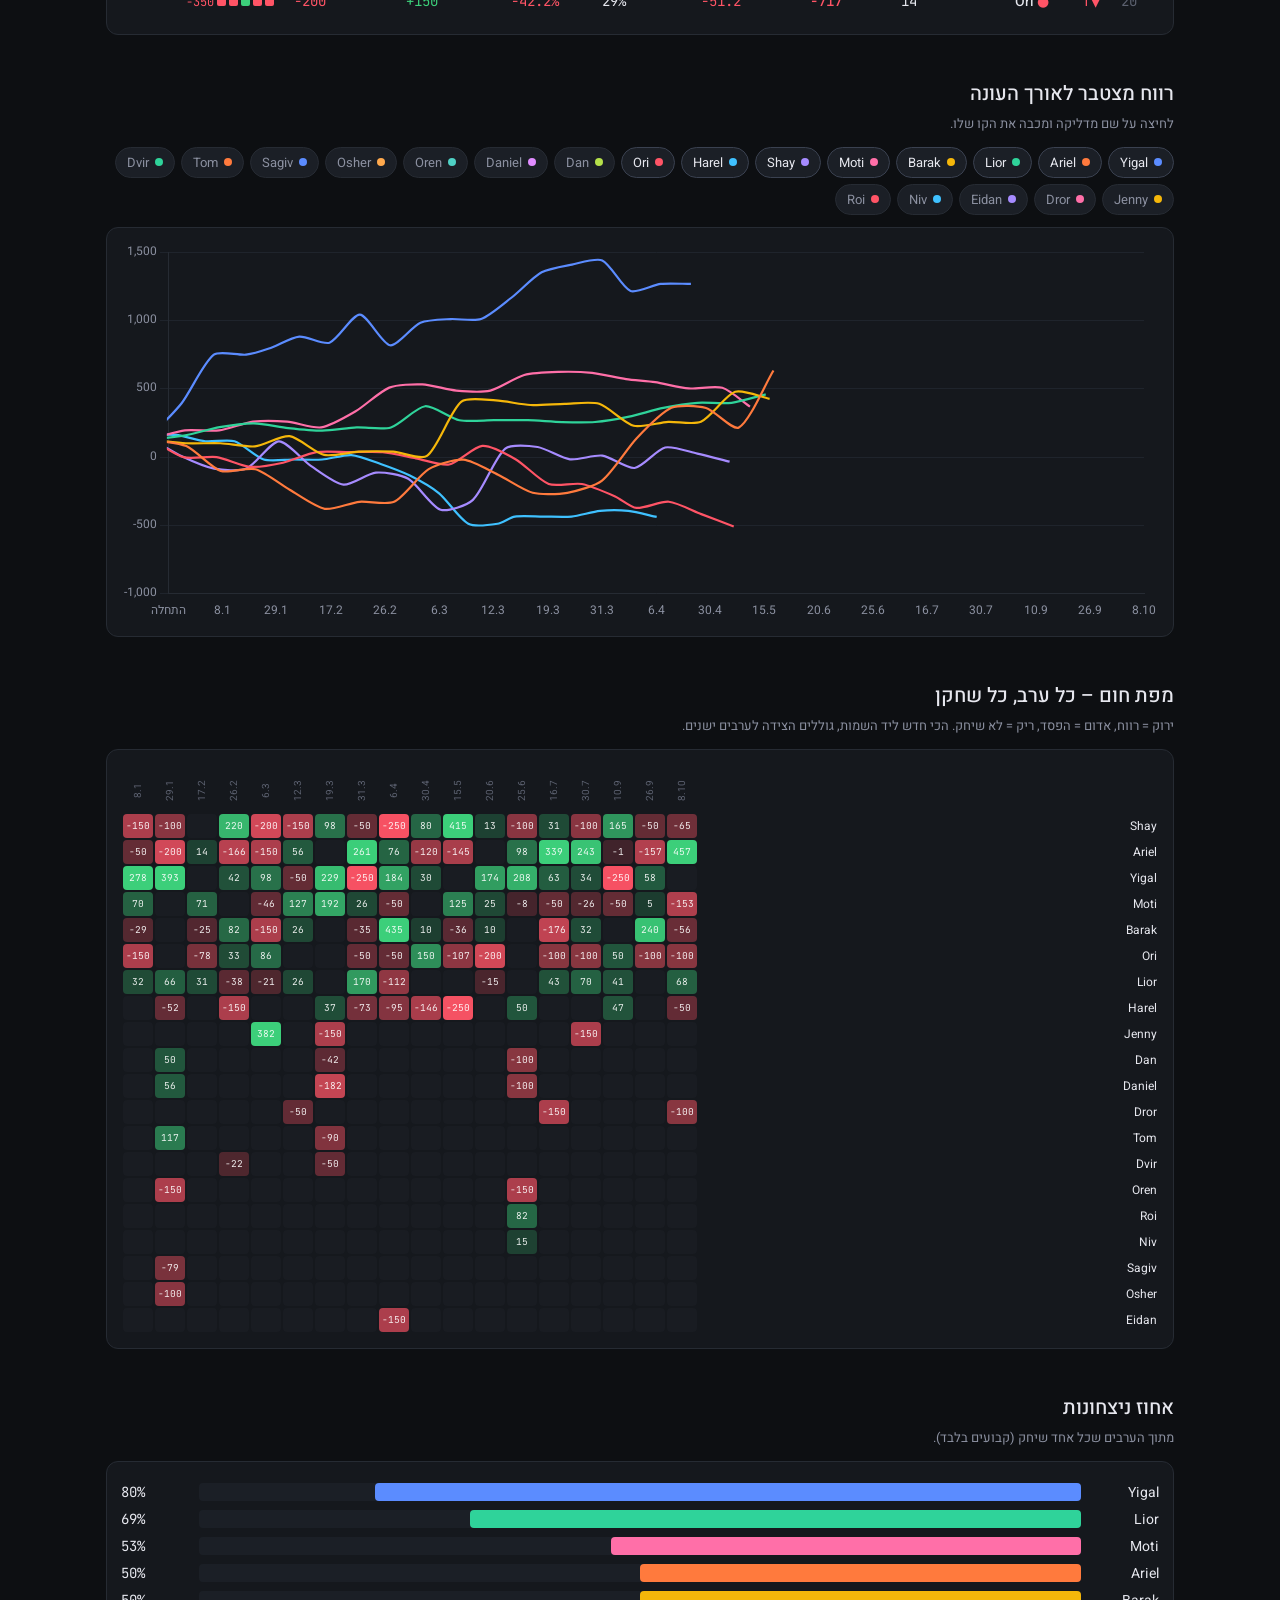
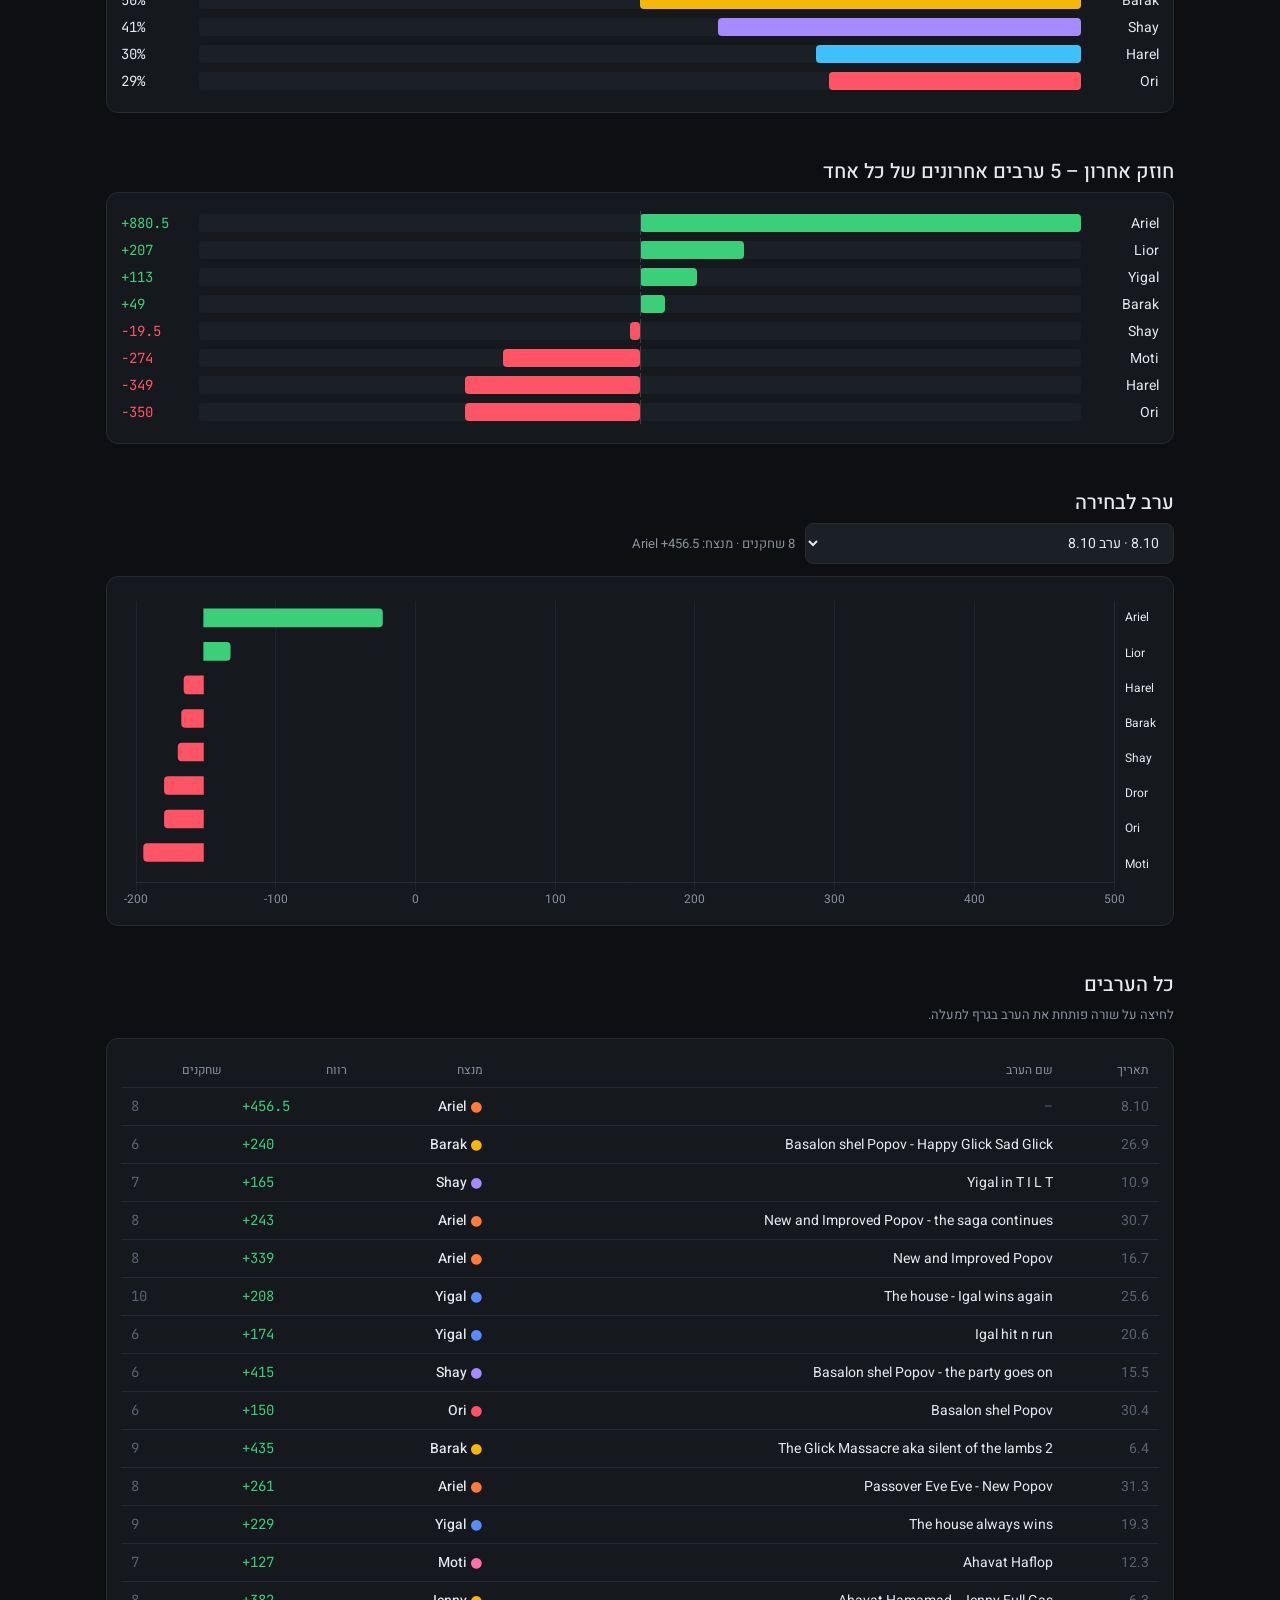
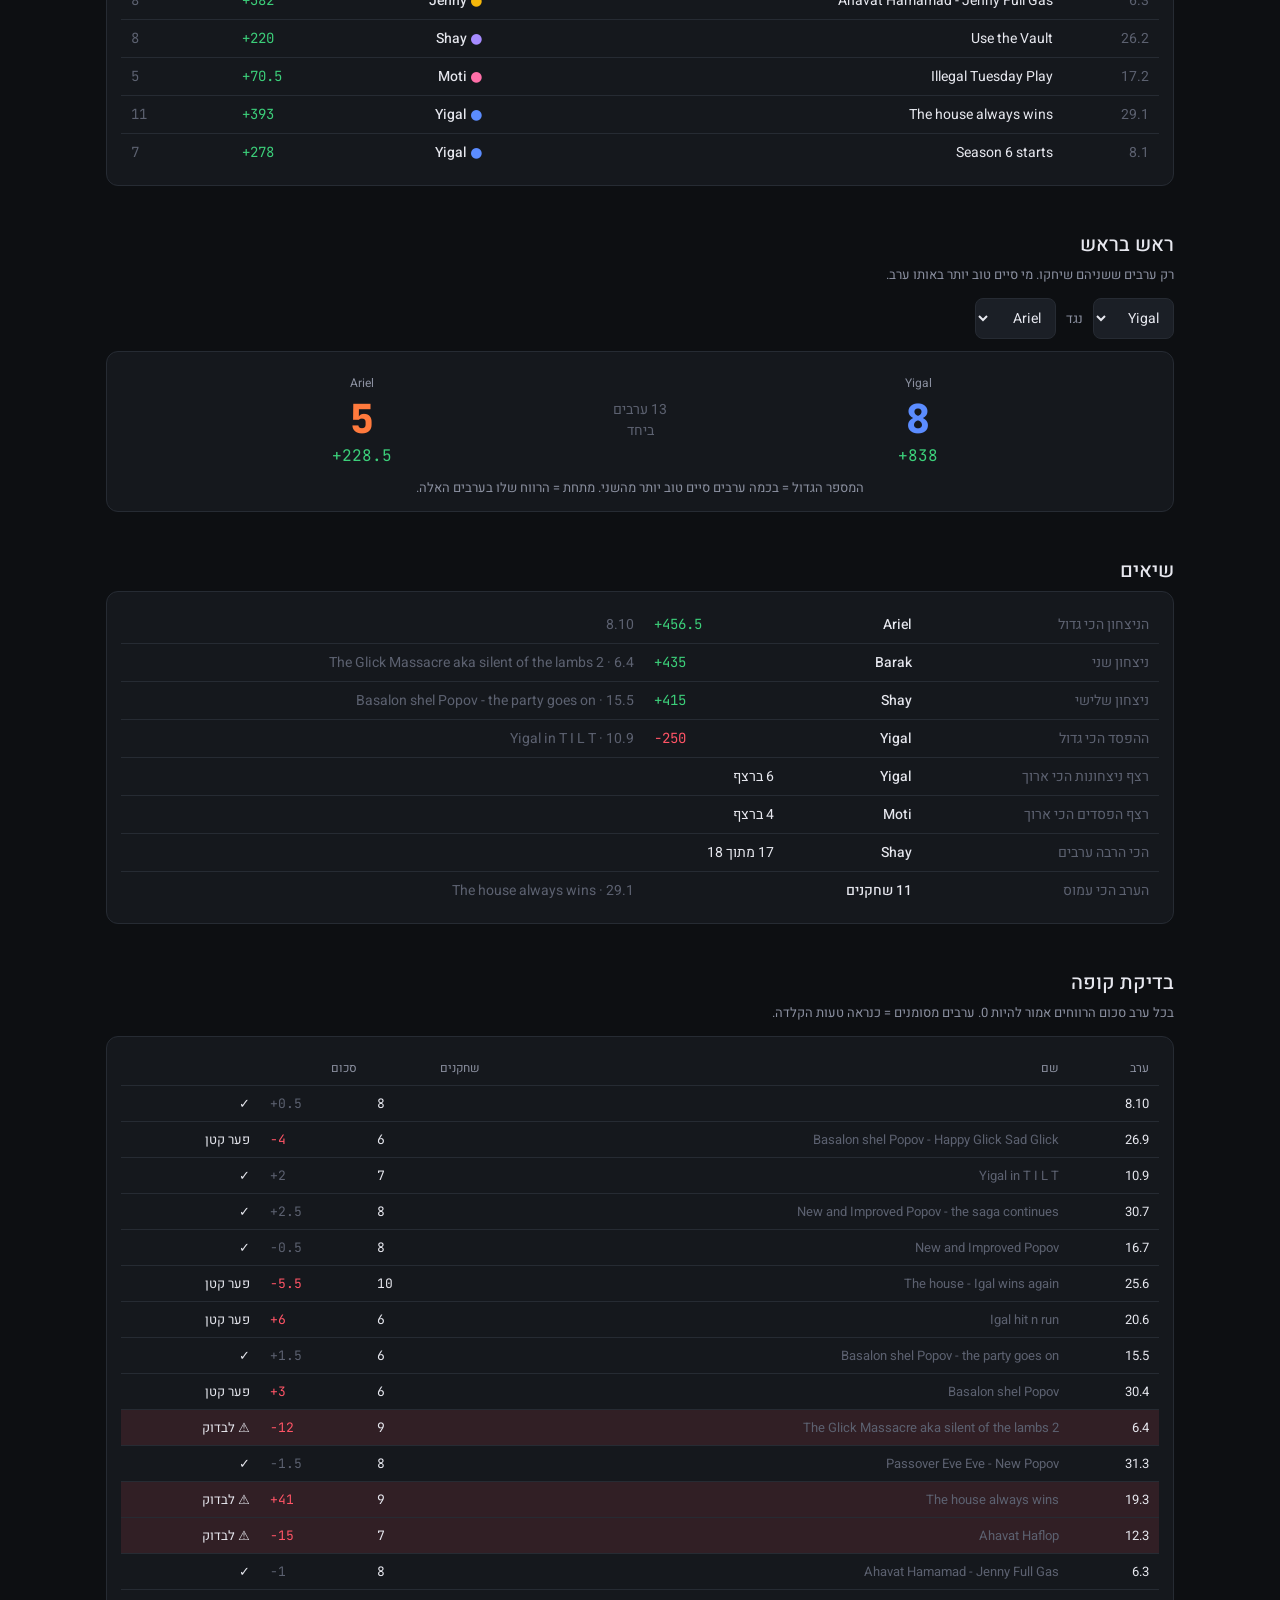
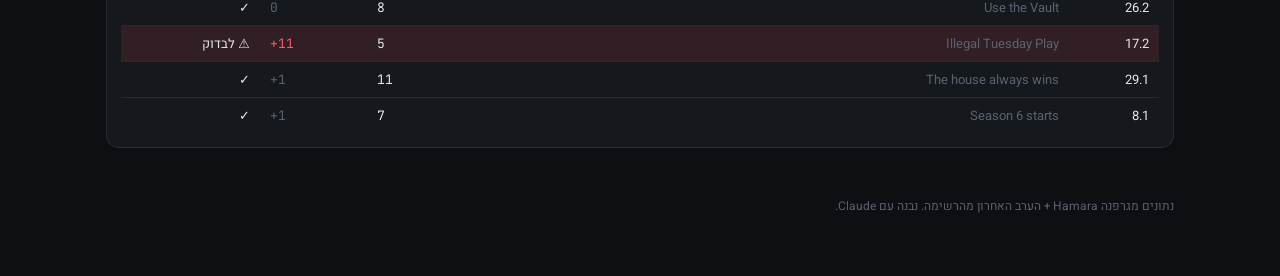
==== commit 1b967c6b: "Add event names and an all-nights table Co-Authored-By: Claude Opus 5.5 <noreply@anthropic.com> Clau" ====
--- a/index.html
+++ b/index.html
@@ -116,6 +116,10 @@
 <div class="row"><select id="nightSel"></select><span class="hint" id="nightInfo" style="margin:0"></span></div>
 <div class="card"><div class="chart" style="height:320px"><canvas id="nightChart" role="img" aria-label="תוצאות הערב שנבחר"></canvas></div></div>
 
+<h2>כל הערבים</h2>
+<p class="hint">לחיצה על שורה פותחת את הערב בגרף למעלה.</p>
+<div class="card scroll"><table id="events"></table></div>
+
 <h2>ראש בראש</h2>
 <p class="hint">רק ערבים ששניהם שיחקו. מי סיים טוב יותר באותו ערב.</p>
 <div class="row"><select id="p1"></select><span class="hint" style="margin:0">נגד</span><select id="p2"></select></div>
@@ -138,6 +142,8 @@
 const cls=v=>v>0?'pos':v<0?'neg':'zero';
 const dmy=s=>{const[y,m,d]=s.split('-');return `${+d}.${+m}`};
 const el=id=>document.getElementById(id);
+const esc=t=>String(t||'').replace(/[&<>"]/g,c=>({'&':'&amp;','<':'&lt;','>':'&gt;','"':'&quot;'}[c]));
+const nn=n=>n.name?n.name:'ערב '+dmy(n.date);
 
 fetch('data.json?v='+Date.now()).then(r=>r.json()).then(D=>{
 const N=D.nights; const last=N[N.length-1];
@@ -167,14 +173,14 @@
 el('sub').textContent=`${N.length} ערבים · ${players.length} שחקנים · עדכון אחרון ${dmy(last.date)}`;
 
 // KPIs
-const allRes=N.flatMap(n=>Object.entries(n.res).map(([p,v])=>({p,v,date:n.date})));
+const allRes=N.flatMap(n=>Object.entries(n.res).map(([p,v])=>({p,v,date:n.date,ev:n.name})));
 const bigW=allRes.reduce((a,b)=>b.v>a.v?b:a);
 const totalBuy=Object.values(D.buys).reduce((a,b)=>a+b,0);
 const leader=stats[rNow[0]];
 const avgPlayers=(allRes.length/N.length).toFixed(1);
 el('kpis').innerHTML=[
  ['מוביל העונה',leader.p,`<span class="num pos">${fmt(leader.tot)}</span>`],
- ['ערב השיא',`<span class="num">${fmt(bigW.v)}</span>`,`${bigW.p} · ${dmy(bigW.date)}`],
+ ['ערב השיא',`<span class="num">${fmt(bigW.v)}</span>`,`${bigW.p} · ${dmy(bigW.date)}${bigW.ev?' · '+esc(bigW.ev):''}`],
  ['כסף שנכנס לשולחן',`<span class="num">${totalBuy.toLocaleString('en-US')}</span>`,`${N.length} ערבים`],
  ['שחקנים בערב',`<span class="num">${avgPlayers}</span>`,'בממוצע'],
 ].map(([l,v,s])=>`<div class="kpi"><div class="l">${l}</div><div class="v">${v}</div><div class="s">${s}</div></div>`).join('');
@@ -199,7 +205,7 @@
  ['📉','הנפילה',fall.p,`השיא שלו היה <span class="num">${fmt(fall.peak)}</span> (${dmy(fall.peakAt)}). מאז ירד ${plain(fall.drop)}.`],
  ['⚡','רצף פעיל',streak.p,`${streak.cur} ניצחונות ברצף, ועדיין רץ.`],
  ['🎯','הכי יעיל',sniper.p,`ROI של ${Math.round(sniper.roi)}% – על כל 100 שהכניס, יצא עם ${Math.round(100+sniper.roi)}.`],
- ['💥','ערב השיא',bigW.p,`<span class="num pos">${fmt(bigW.v)}</span> בערב אחד (${dmy(bigW.date)}).`],
+ ['💥','ערב השיא',bigW.p,`<span class="num pos">${fmt(bigW.v)}</span> בערב אחד (${dmy(bigW.date)}${bigW.ev?' – '+esc(bigW.ev):''}).`],
 ];
 el('awards').innerHTML=aws.map(([ic,t,n,d])=>`<div class="aw"><div class="ic">${ic}</div><div class="t">${t}</div><div class="n">${n}</div><div class="d">${d}</div></div>`).join('');
 
@@ -227,7 +233,7 @@
 const ds=players.map(p=>{let c=0;const data=[0,...N.map(n=>{if(n.res[p]!==undefined)c+=n.res[p];return Math.round(c*10)/10})];
   return {label:p,data,borderColor:color[p],backgroundColor:color[p],borderWidth:2.2,pointRadius:0,pointHoverRadius:4,tension:.25,hidden:!shown.has(p)}});
 const cum=new Chart(el('cum'),{type:'line',data:{labels,datasets:ds},options:{responsive:true,maintainAspectRatio:false,interaction:{mode:'index',intersect:false},
-  plugins:{legend:{display:false},tooltip:{rtl:true,itemSort:(a,b)=>b.parsed.y-a.parsed.y,filter:i=>!i.dataset.hidden,callbacks:{label:c=>` ${c.dataset.label}: ${fmt(c.parsed.y)}`}}},
+  plugins:{legend:{display:false},tooltip:{rtl:true,callbacks:{title:c=>{const i=c[0].dataIndex;return i?dmy(N[i-1].date)+(N[i-1].name?' · '+N[i-1].name:''):'התחלה'},label:c=>` ${c.dataset.label}: ${fmt(c.parsed.y)}`},itemSort:(a,b)=>b.parsed.y-a.parsed.y,filter:i=>!i.dataset.hidden}},
   scales:{x:{grid:{display:false},ticks:{maxRotation:0,autoSkipPadding:12}},y:{grid:{color:'#1f242c'},ticks:{callback:v=>'\u200E'+v.toLocaleString('en-US')}}}}});
 el('chips').innerHTML=[...regs,...players.filter(p=>!regs.includes(p))].map(p=>`<button class="chip ${shown.has(p)?'on':''}" data-p="${p}"><span class="dot" style="background:${color[p]}"></span>${p}</button>`).join('');
 el('chips').querySelectorAll('.chip').forEach(b=>b.onclick=()=>{const d=cum.data.datasets.find(x=>x.label===b.dataset.p);d.hidden=!d.hidden;b.classList.toggle('on',!d.hidden);cum.update()});
@@ -235,7 +241,7 @@
 // Heatmap (newest left in RTL = last column)
 const heatPlayers=[...players].sort((a,b)=>stats[b].n-stats[a].n||stats[b].tot-stats[a].tot);
 const hc=v=>{if(v===undefined)return 'background:#191c22';const a=Math.min(1,.18+Math.abs(v)/320);return v>=0?`background:rgba(60,207,122,${a})`:`background:rgba(255,84,102,${a})`};
-el('heat').innerHTML='<tr><th></th>'+[...N].reverse().map(n=>`<th>${dmy(n.date)}</th>`).join('')+'</tr>'+heatPlayers.map(p=>'<tr><td class="nm">'+p+'</td>'+[...N].reverse().map(n=>{const v=n.res[p];return `<td class="c" style="${hc(v)}" title="${p} ${dmy(n.date)}: ${v===undefined?'לא שיחק':fmt(v)}">${v===undefined?'':Math.round(v)}</td>`}).join('')+'</tr>').join('');
+el('heat').innerHTML='<tr><th></th>'+[...N].reverse().map(n=>`<th title="${esc(nn(n))}">${dmy(n.date)}</th>`).join('')+'</tr>'+heatPlayers.map(p=>'<tr><td class="nm">'+p+'</td>'+[...N].reverse().map(n=>{const v=n.res[p];return `<td class="c" style="${hc(v)}" title="${p} · ${esc(nn(n))}: ${v===undefined?'לא שיחק':fmt(v)}">${v===undefined?'':Math.round(v)}</td>`}).join('')+'</tr>').join('');
 
 // Bars helper (diverging or 0..1)
 function bars(id,items,max,diverge,fmtv){
@@ -245,7 +251,7 @@
 const f5=R.map(s=>[s.p,s.f5]).sort((a,b)=>b[1]-a[1]);bars('formbars',f5,Math.max(...f5.map(x=>Math.abs(x[1]))),true,fmt);
 
 // Night explorer
-el('nightSel').innerHTML=N.map((n,i)=>`<option value="${i}">${dmy(n.date)}.${n.date.slice(0,4)}</option>`).reverse().join('');
+el('nightSel').innerHTML=N.map((n,i)=>`<option value="${i}">${dmy(n.date)} · ${esc(nn(n))}</option>`).reverse().join('');
 let nc;
 function drawNight(){const n=N[+el('nightSel').value];const e=Object.entries(n.res).sort((a,b)=>b[1]-a[1]);
   const sum=e.reduce((a,b)=>a+b[1],0);el('nightInfo').textContent=`${e.length} שחקנים · מנצח: ${e[0][0]} ${fmt(e[0][1])}`;
@@ -255,6 +261,11 @@
   scales:{x:{grid:{color:'#1f242c'},ticks:{callback:v=>'\u200E'+v}},y:{grid:{display:false},position:'right',ticks:{color:'#e6e7ee'}}}}})}
 el('nightSel').onchange=drawNight;drawNight();
 
+
+// Events list
+el('events').innerHTML='<thead><tr><th>תאריך</th><th>שם הערב</th><th>מנצח</th><th>רווח</th><th>שחקנים</th></tr></thead><tbody>'+[...N].map((n,i)=>[n,i]).reverse().map(([n,i])=>{const w=Object.entries(n.res).sort((a,b)=>b[1]-a[1])[0];
+ return `<tr data-i="${i}" style="cursor:pointer"><td class="zero">${dmy(n.date)}</td><td style="white-space:normal;min-width:160px">${n.name?esc(n.name):'<span class="zero">–</span>'}</td><td class="name"><span style="color:${color[w[0]]}">●</span> ${w[0]}</td><td class="num pos">${fmt(w[1])}</td><td class="num zero">${Object.keys(n.res).length}</td></tr>`}).join('')+'</tbody>';
+el('events').querySelectorAll('tr[data-i]').forEach(tr=>tr.onclick=()=>{el('nightSel').value=tr.dataset.i;drawNight();el('nightSel').scrollIntoView({behavior:'smooth',block:'center'})});
 // Head to head
 const opts=[...players].sort((a,b)=>stats[b].n-stats[a].n).map(p=>`<option>${p}</option>`).join('');
 el('p1').innerHTML=opts;el('p2').innerHTML=opts;el('p1').value=regs[0];el('p2').value=regs[1];
@@ -278,15 +289,15 @@
 const longW=R.reduce((a,b)=>b.bestW>a.bestW?b:a),longL=R.reduce((a,b)=>b.bestL>a.bestL?b:a);
 const most=Object.values(stats).reduce((a,b)=>b.n>a.n?b:a);
 const bigNight=N.reduce((a,b)=>Object.keys(b.res).length>Object.keys(a.res).length?b:a);
-el('records').innerHTML='<tbody>'+rec.map(([t,r])=>`<tr><td class="zero">${t}</td><td class="name">${r.p}</td><td class="num ${cls(r.v)}">${fmt(r.v)}</td><td class="zero">${dmy(r.date)}</td></tr>`).join('')+
+el('records').innerHTML='<tbody>'+rec.map(([t,r])=>`<tr><td class="zero">${t}</td><td class="name">${r.p}</td><td class="num ${cls(r.v)}">${fmt(r.v)}</td><td class="zero">${dmy(r.date)}${r.ev?' · '+esc(r.ev):''}</td></tr>`).join('')+
  `<tr><td class="zero">רצף ניצחונות הכי ארוך</td><td class="name">${longW.p}</td><td>${longW.bestW} ברצף</td><td></td></tr>`+
  `<tr><td class="zero">רצף הפסדים הכי ארוך</td><td class="name">${longL.p}</td><td>${longL.bestL} ברצף</td><td></td></tr>`+
  `<tr><td class="zero">הכי הרבה ערבים</td><td class="name">${most.p}</td><td>${most.n} מתוך ${N.length}</td><td></td></tr>`+
- `<tr><td class="zero">הערב הכי עמוס</td><td class="name">${Object.keys(bigNight.res).length} שחקנים</td><td></td><td class="zero">${dmy(bigNight.date)}</td></tr></tbody>`;
+ `<tr><td class="zero">הערב הכי עמוס</td><td class="name">${Object.keys(bigNight.res).length} שחקנים</td><td></td><td class="zero">${dmy(bigNight.date)}${bigNight.name?' · '+esc(bigNight.name):''}</td></tr></tbody>`;
 
 // Zero-sum check
-el('check').innerHTML='<thead><tr><th>ערב</th><th>שחקנים</th><th>סכום</th><th></th></tr></thead><tbody>'+[...N].reverse().map(n=>{const s=Object.values(n.res).reduce((a,b)=>a+b,0);const bad=Math.abs(s)>=10;
- return `<tr class="${bad?'flag':''}"><td>${dmy(n.date)}</td><td class="num">${Object.keys(n.res).length}</td><td class="num ${Math.abs(s)<3?'zero':'neg'}">${fmt(s)}</td><td>${bad?'⚠️ לבדוק':Math.abs(s)<3?'✓':'פער קטן'}</td></tr>`}).join('')+'</tbody>';
+el('check').innerHTML='<thead><tr><th>ערב</th><th>שם</th><th>שחקנים</th><th>סכום</th><th></th></tr></thead><tbody>'+[...N].reverse().map(n=>{const s=Object.values(n.res).reduce((a,b)=>a+b,0);const bad=Math.abs(s)>=10;
+ return `<tr class="${bad?'flag':''}"><td>${dmy(n.date)}</td><td class="zero">${esc(n.name)}</td><td class="num">${Object.keys(n.res).length}</td><td class="num ${Math.abs(s)<3?'zero':'neg'}">${fmt(s)}</td><td>${bad?'⚠️ לבדוק':Math.abs(s)<3?'✓':'פער קטן'}</td></tr>`}).join('')+'</tbody>';
 });
 </script>
 </body>
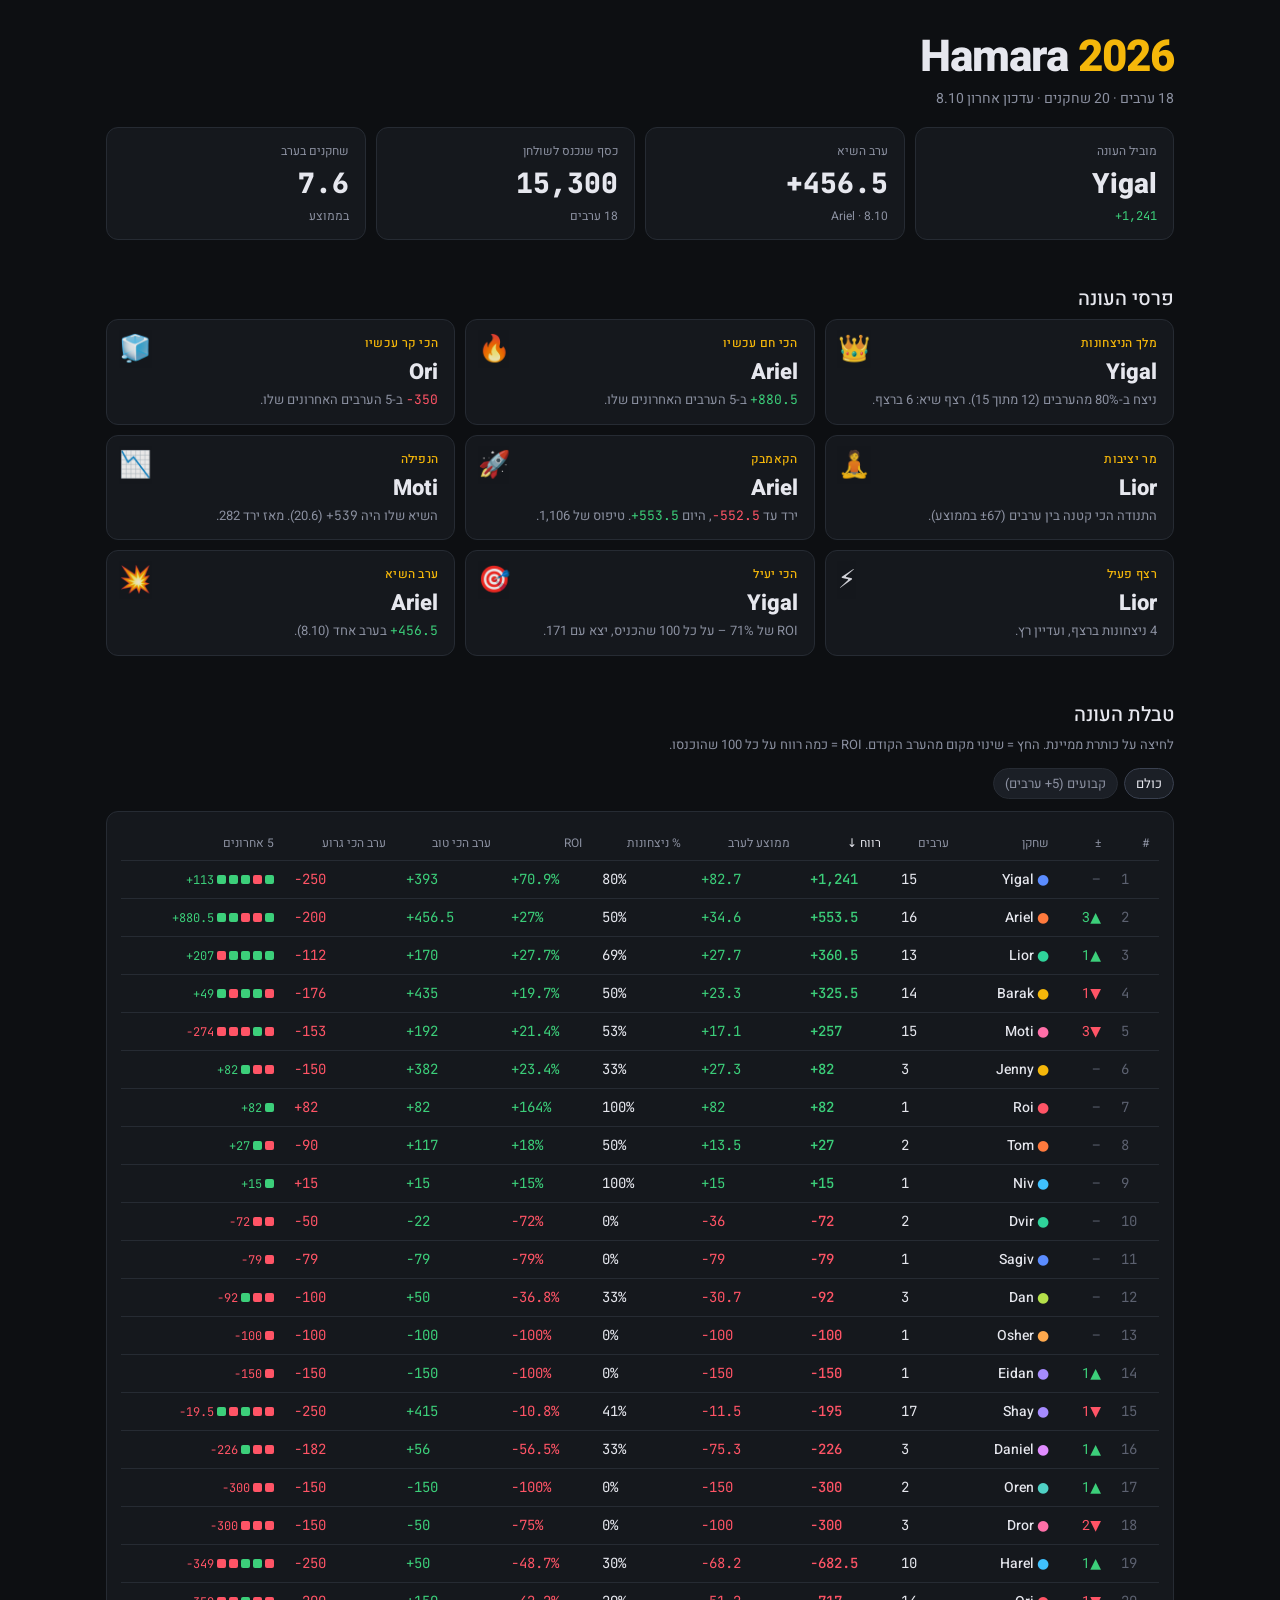
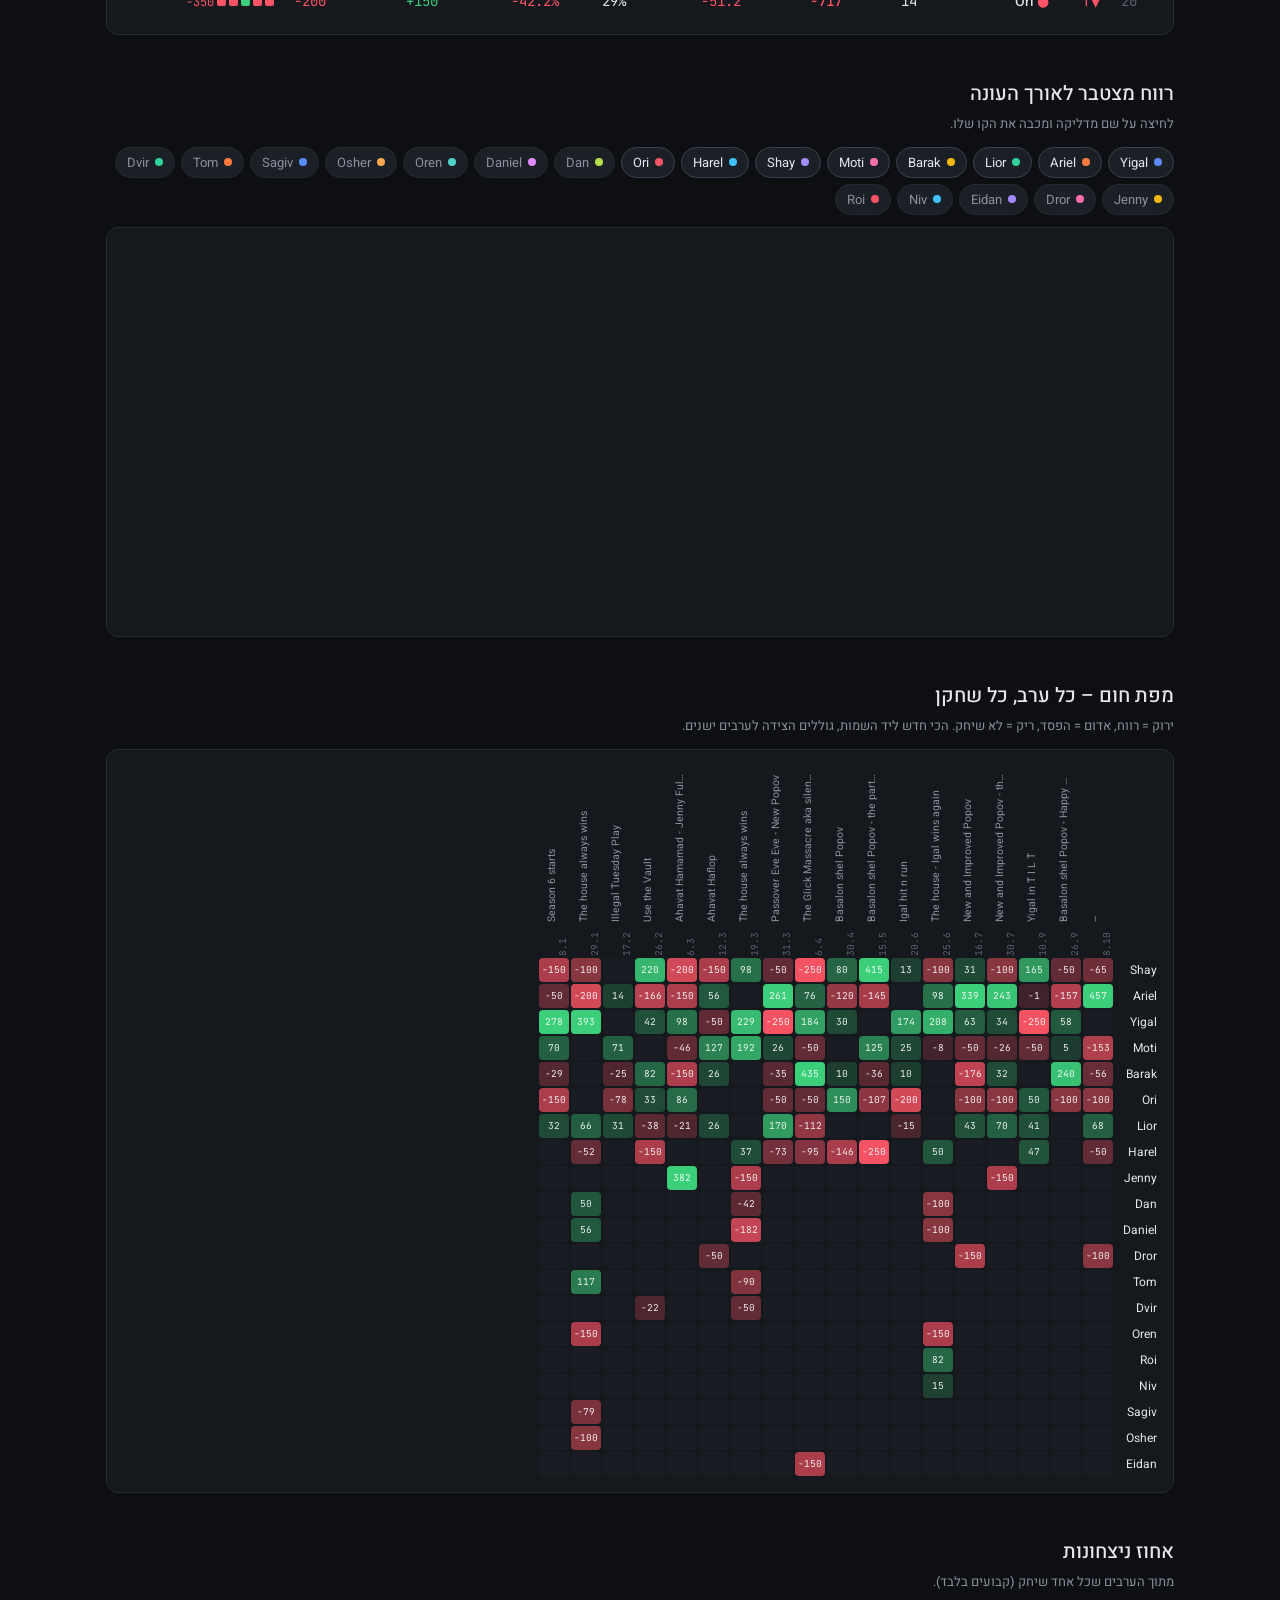
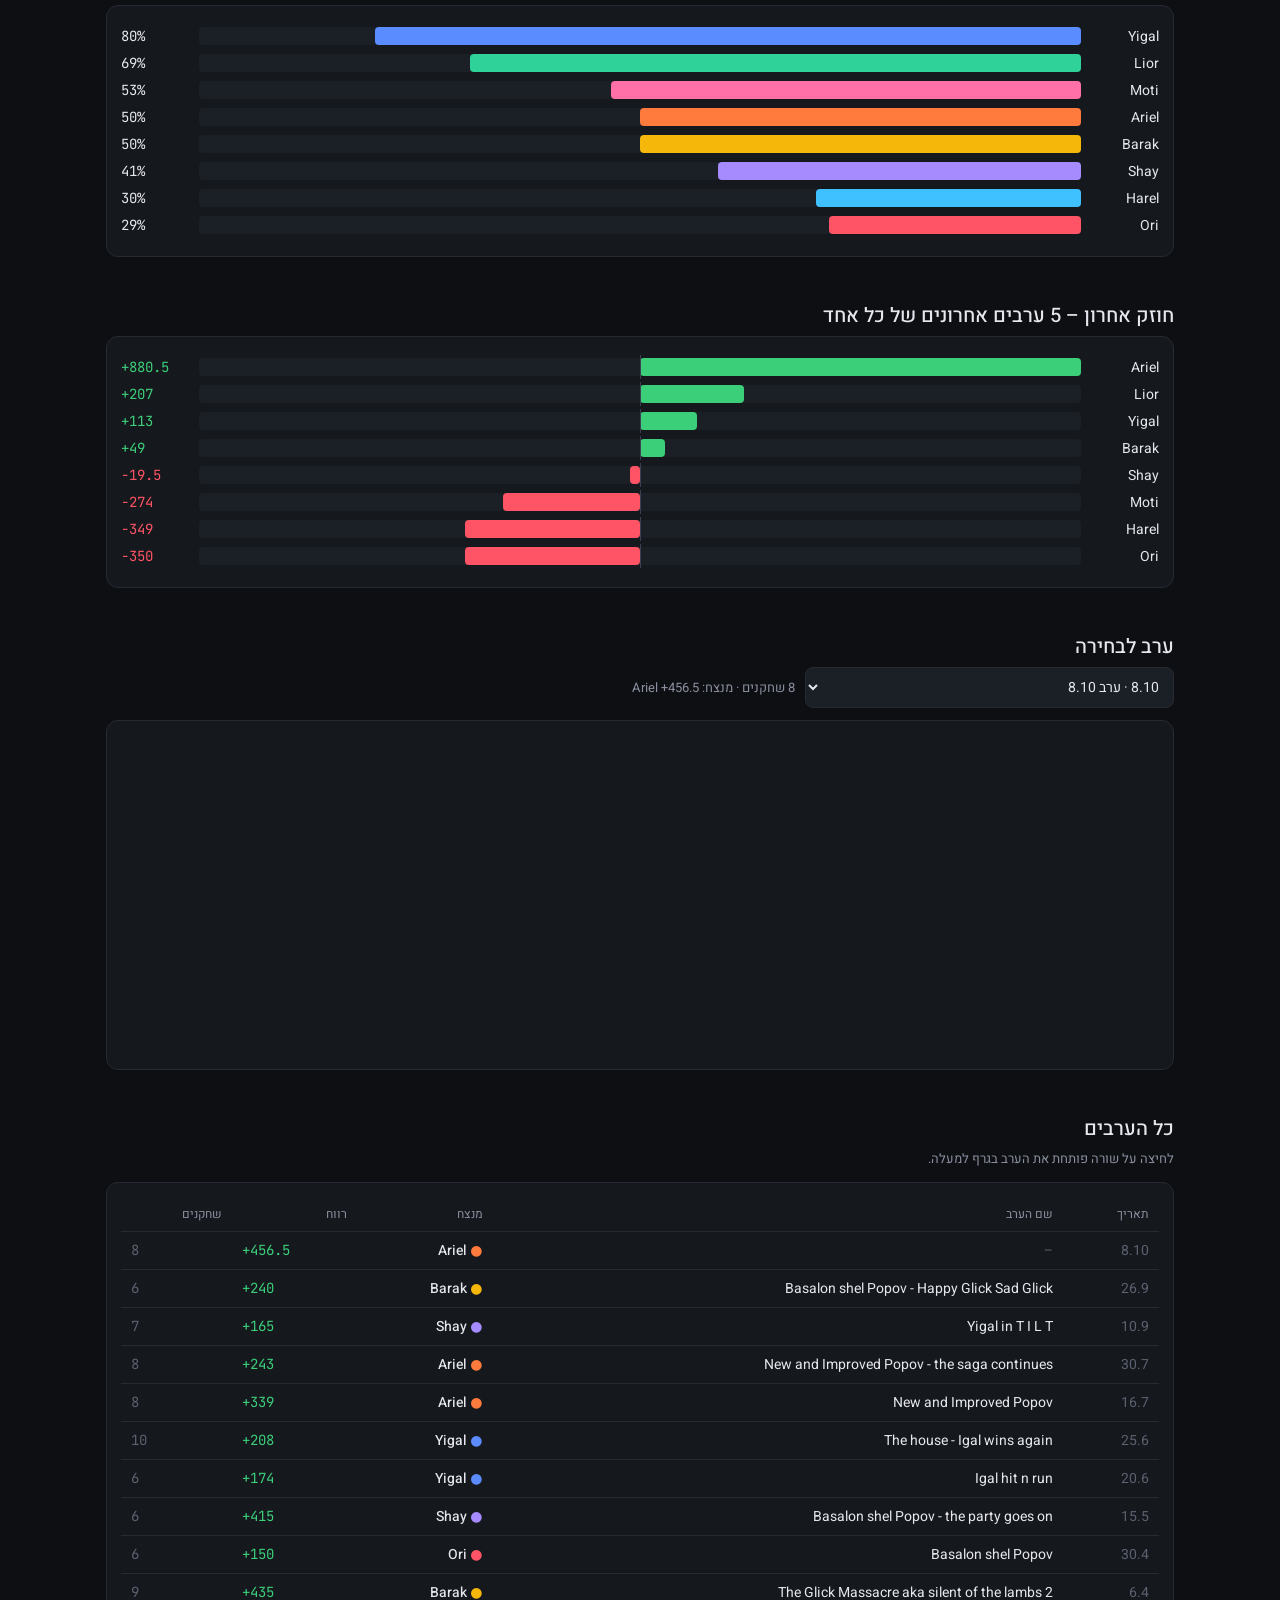
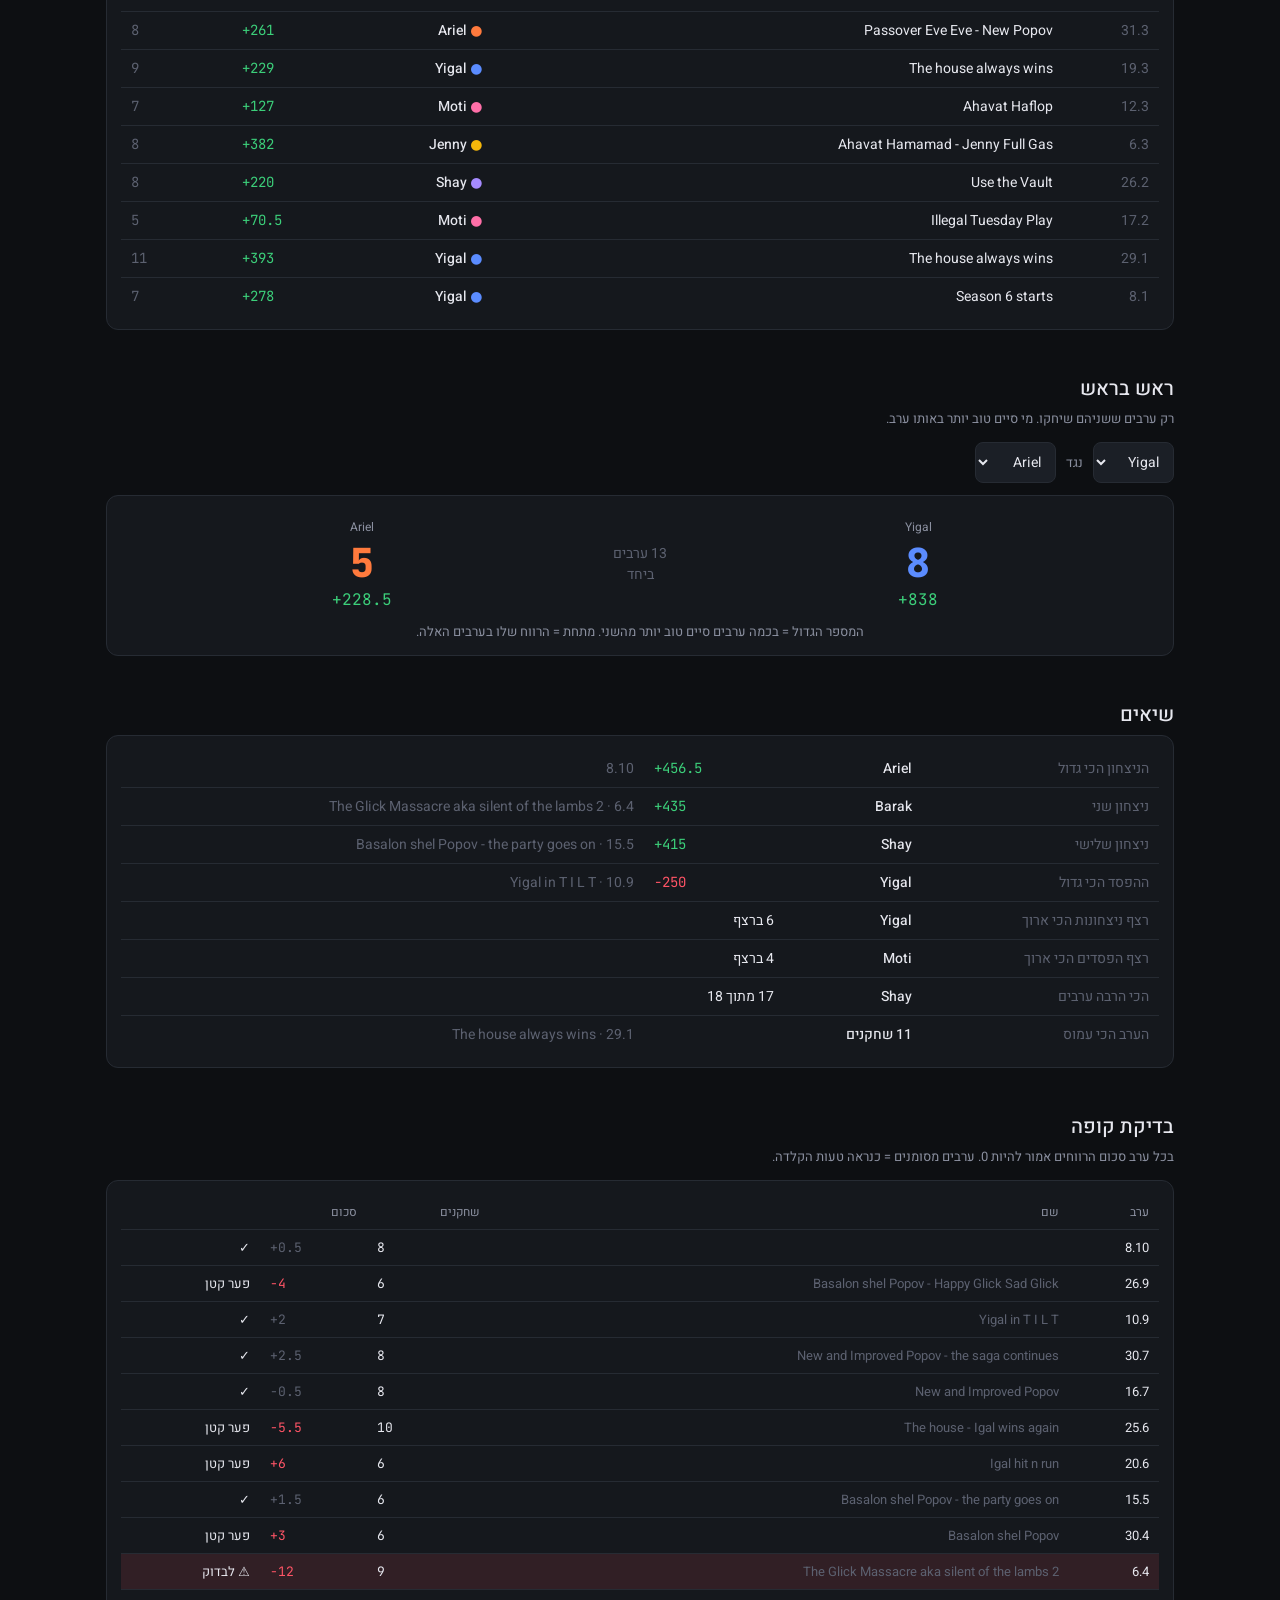
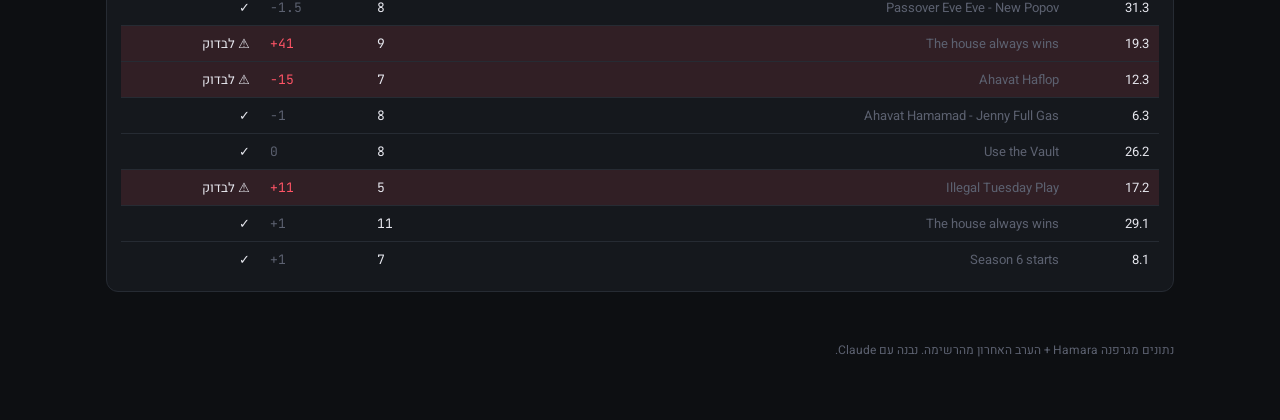
==== commit 14d95db7: "Event names in heatmap headers Co-Authored-By: Claude Opus 5.5 <noreply@anthropic.com> Claude-Sessio" ====
--- a/index.html
+++ b/index.html
@@ -47,9 +47,11 @@
 .chip.on{color:var(--txt);border-color:#3a4150}
 .chip .dot{width:8px;height:8px;border-radius:50%}
 .chart{position:relative;height:380px}
-.heat{border-collapse:separate;border-spacing:2px;font-size:11px}
+.heat{border-collapse:separate;border-spacing:2px;font-size:11px;width:auto}
 .heat td,.heat th{padding:0;border:0;text-align:center}
-.heat th{font-size:10px;color:var(--dim);padding:0 0 4px;cursor:default;writing-mode:vertical-rl;transform:rotate(180deg);height:46px}
+.heat th{font-size:10.5px;color:var(--mut);padding:0 0 6px;cursor:default;writing-mode:vertical-rl;transform:rotate(180deg);height:190px;vertical-align:bottom;text-align:left;font-weight:400;line-height:1.15}
+.heat th b{display:block;color:var(--dim);font-weight:400;font-family:'JetBrains Mono',monospace;font-size:9.5px;direction:ltr;margin-bottom:6px}
+.heat th span{display:block;direction:ltr;max-height:150px;overflow:hidden;text-overflow:ellipsis;white-space:nowrap}
 .heat td.c{direction:ltr;width:30px;height:24px;border-radius:4px;font-family:"JetBrains Mono",monospace;font-size:9.5px;color:rgba(255,255,255,.9)}
 .heat td.nm{text-align:right;padding-left:8px;font-size:12px;color:var(--txt);white-space:nowrap;position:sticky;right:0;background:var(--panel);z-index:1}
 select{background:var(--panel2);color:var(--txt);border:1px solid var(--line);border-radius:8px;padding:8px 10px;font:inherit;font-size:14px}
@@ -241,7 +243,7 @@
 // Heatmap (newest left in RTL = last column)
 const heatPlayers=[...players].sort((a,b)=>stats[b].n-stats[a].n||stats[b].tot-stats[a].tot);
 const hc=v=>{if(v===undefined)return 'background:#191c22';const a=Math.min(1,.18+Math.abs(v)/320);return v>=0?`background:rgba(60,207,122,${a})`:`background:rgba(255,84,102,${a})`};
-el('heat').innerHTML='<tr><th></th>'+[...N].reverse().map(n=>`<th title="${esc(nn(n))}">${dmy(n.date)}</th>`).join('')+'</tr>'+heatPlayers.map(p=>'<tr><td class="nm">'+p+'</td>'+[...N].reverse().map(n=>{const v=n.res[p];return `<td class="c" style="${hc(v)}" title="${p} · ${esc(nn(n))}: ${v===undefined?'לא שיחק':fmt(v)}">${v===undefined?'':Math.round(v)}</td>`}).join('')+'</tr>').join('');
+el('heat').innerHTML='<tr><th></th>'+[...N].reverse().map(n=>`<th title="${esc(nn(n))}"><span>${n.name?esc(n.name):'–'}</span><b>${dmy(n.date)}</b></th>`).join('')+'</tr>'+heatPlayers.map(p=>'<tr><td class="nm">'+p+'</td>'+[...N].reverse().map(n=>{const v=n.res[p];return `<td class="c" style="${hc(v)}" title="${p} · ${esc(nn(n))}: ${v===undefined?'לא שיחק':fmt(v)}">${v===undefined?'':Math.round(v)}</td>`}).join('')+'</tr>').join('');
 
 // Bars helper (diverging or 0..1)
 function bars(id,items,max,diverge,fmtv){
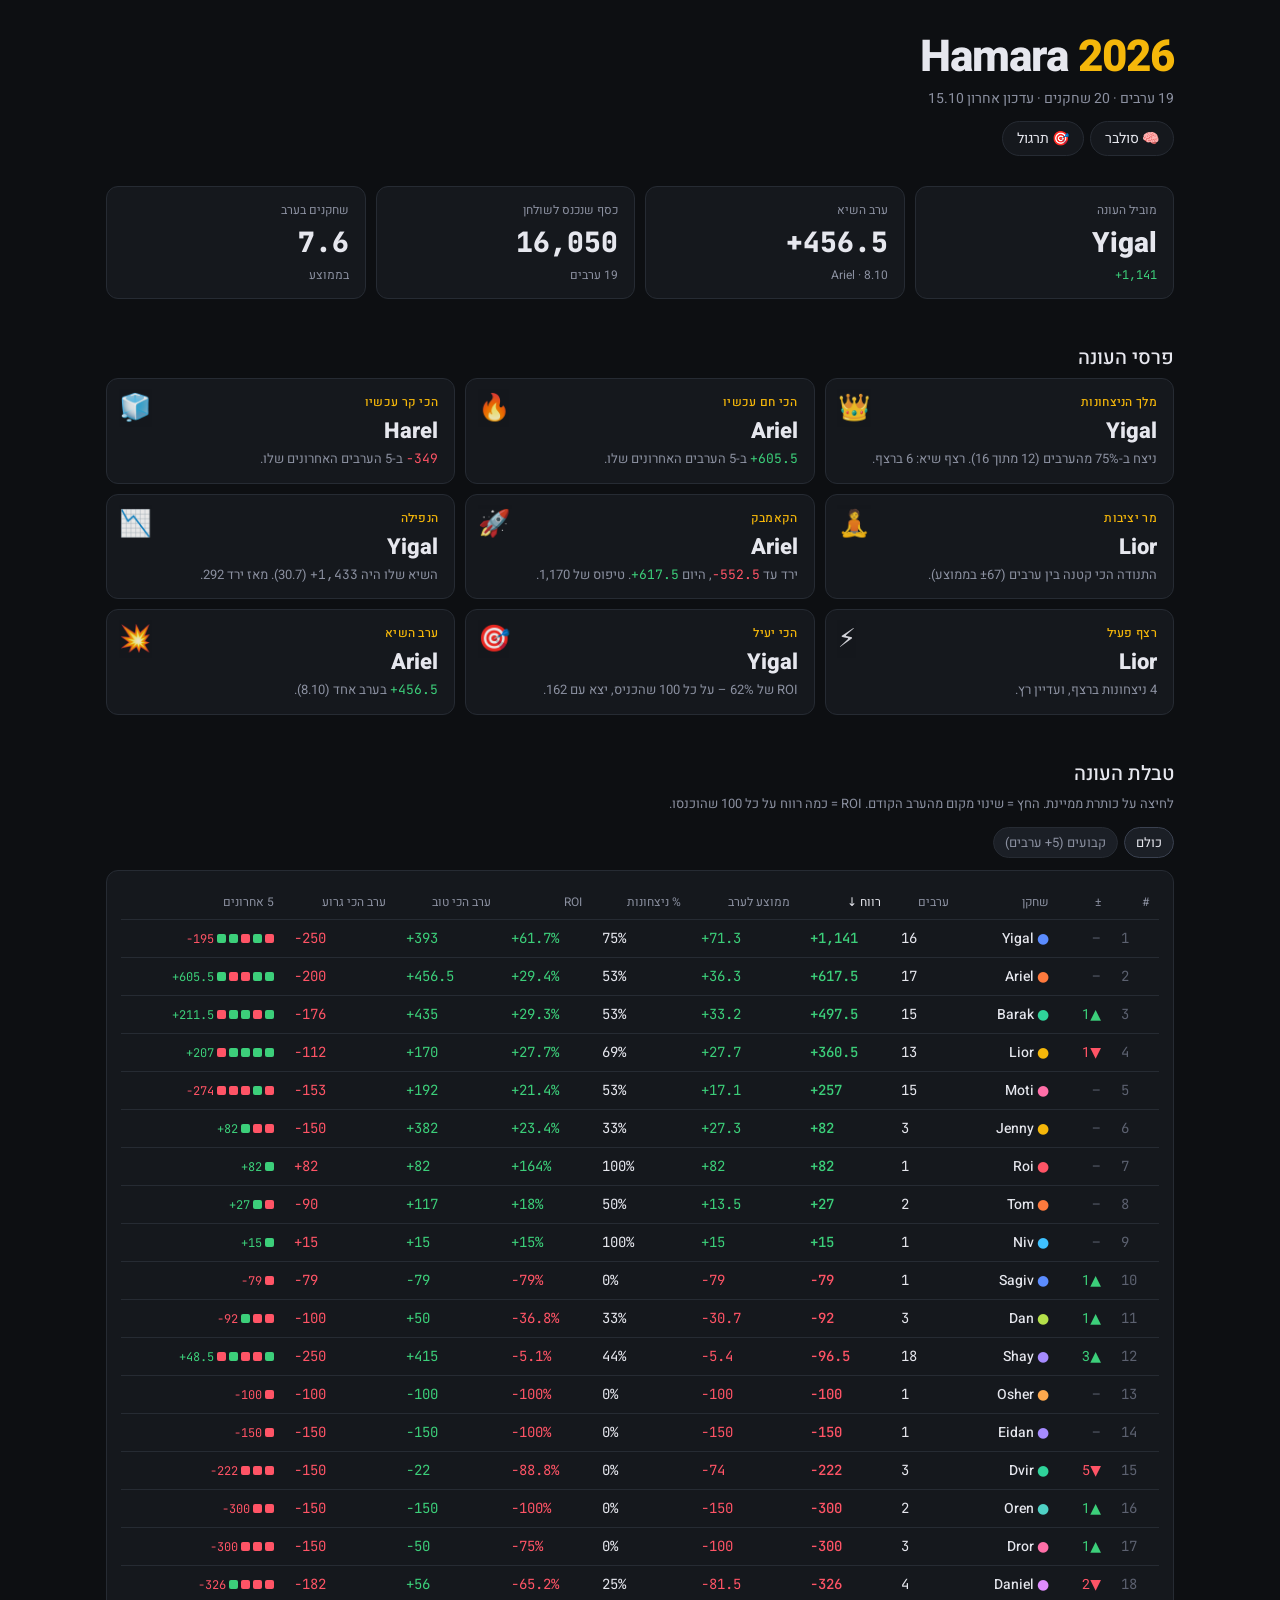
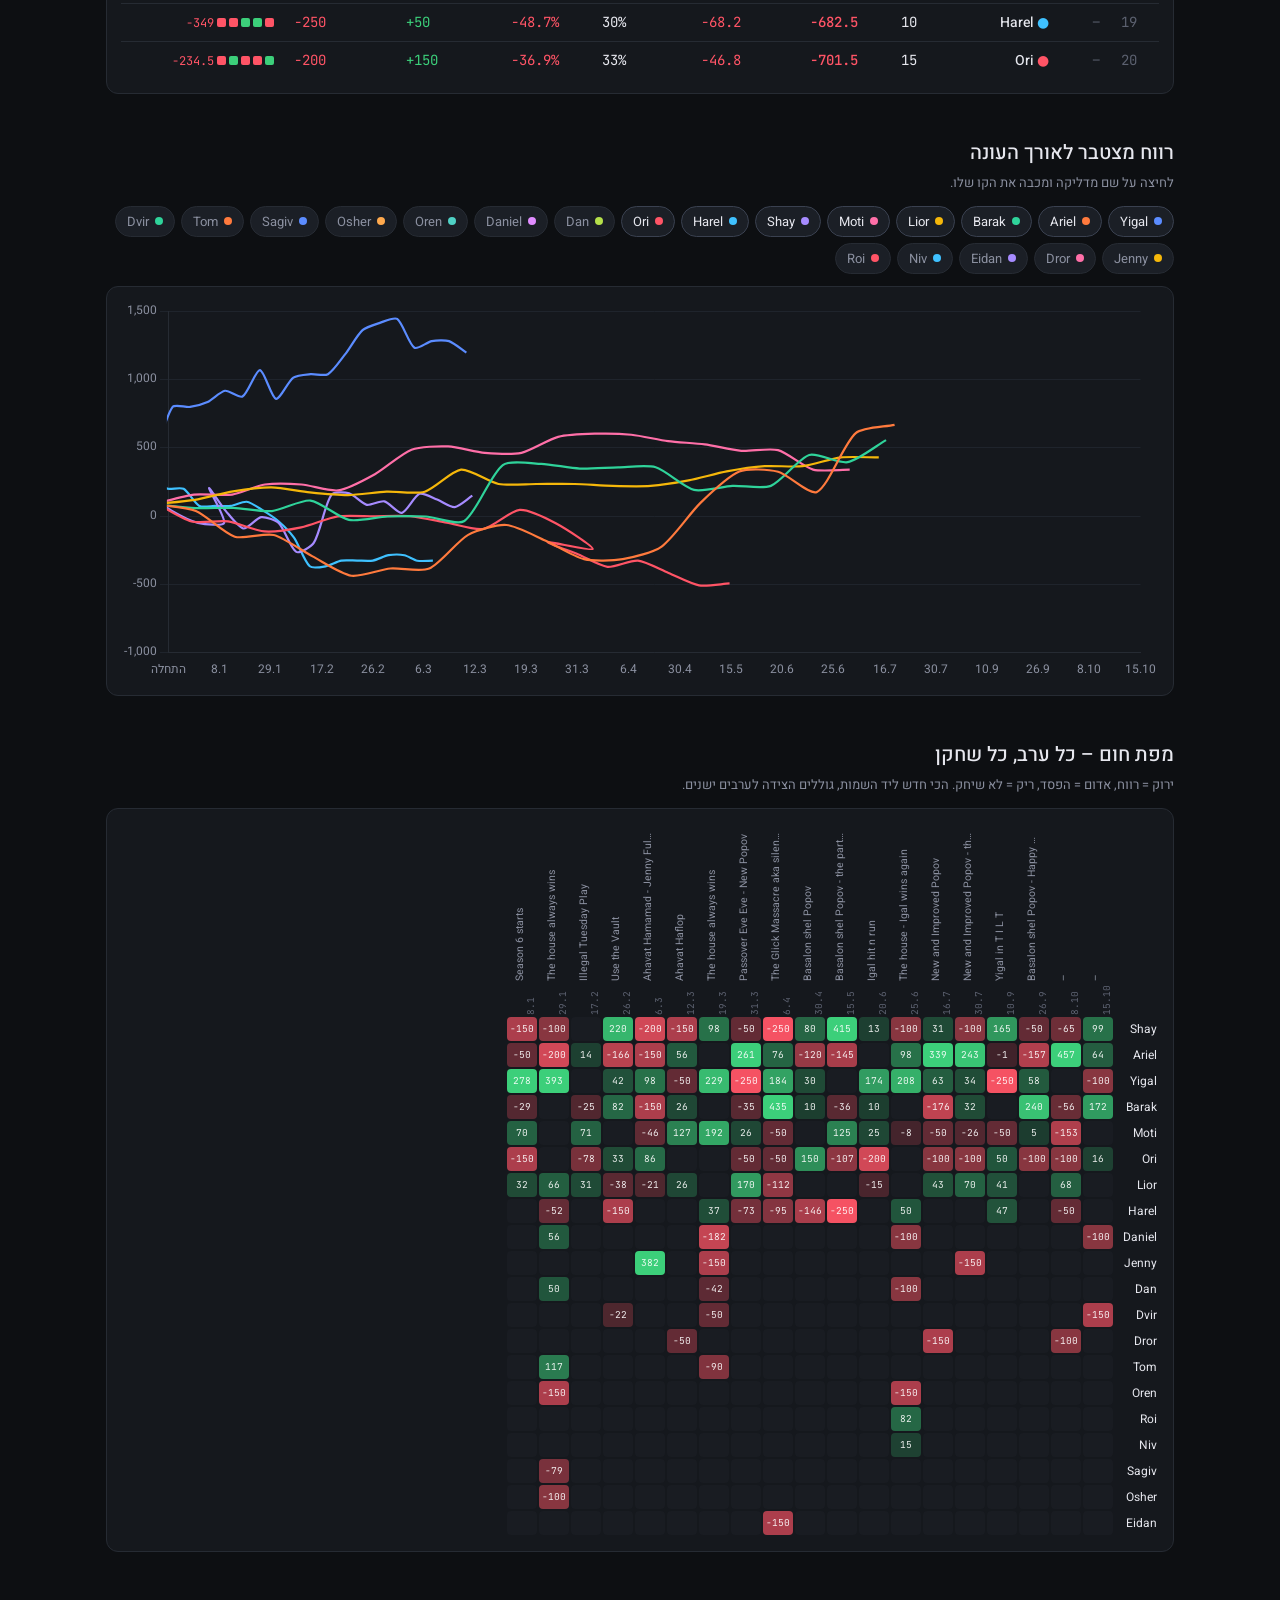
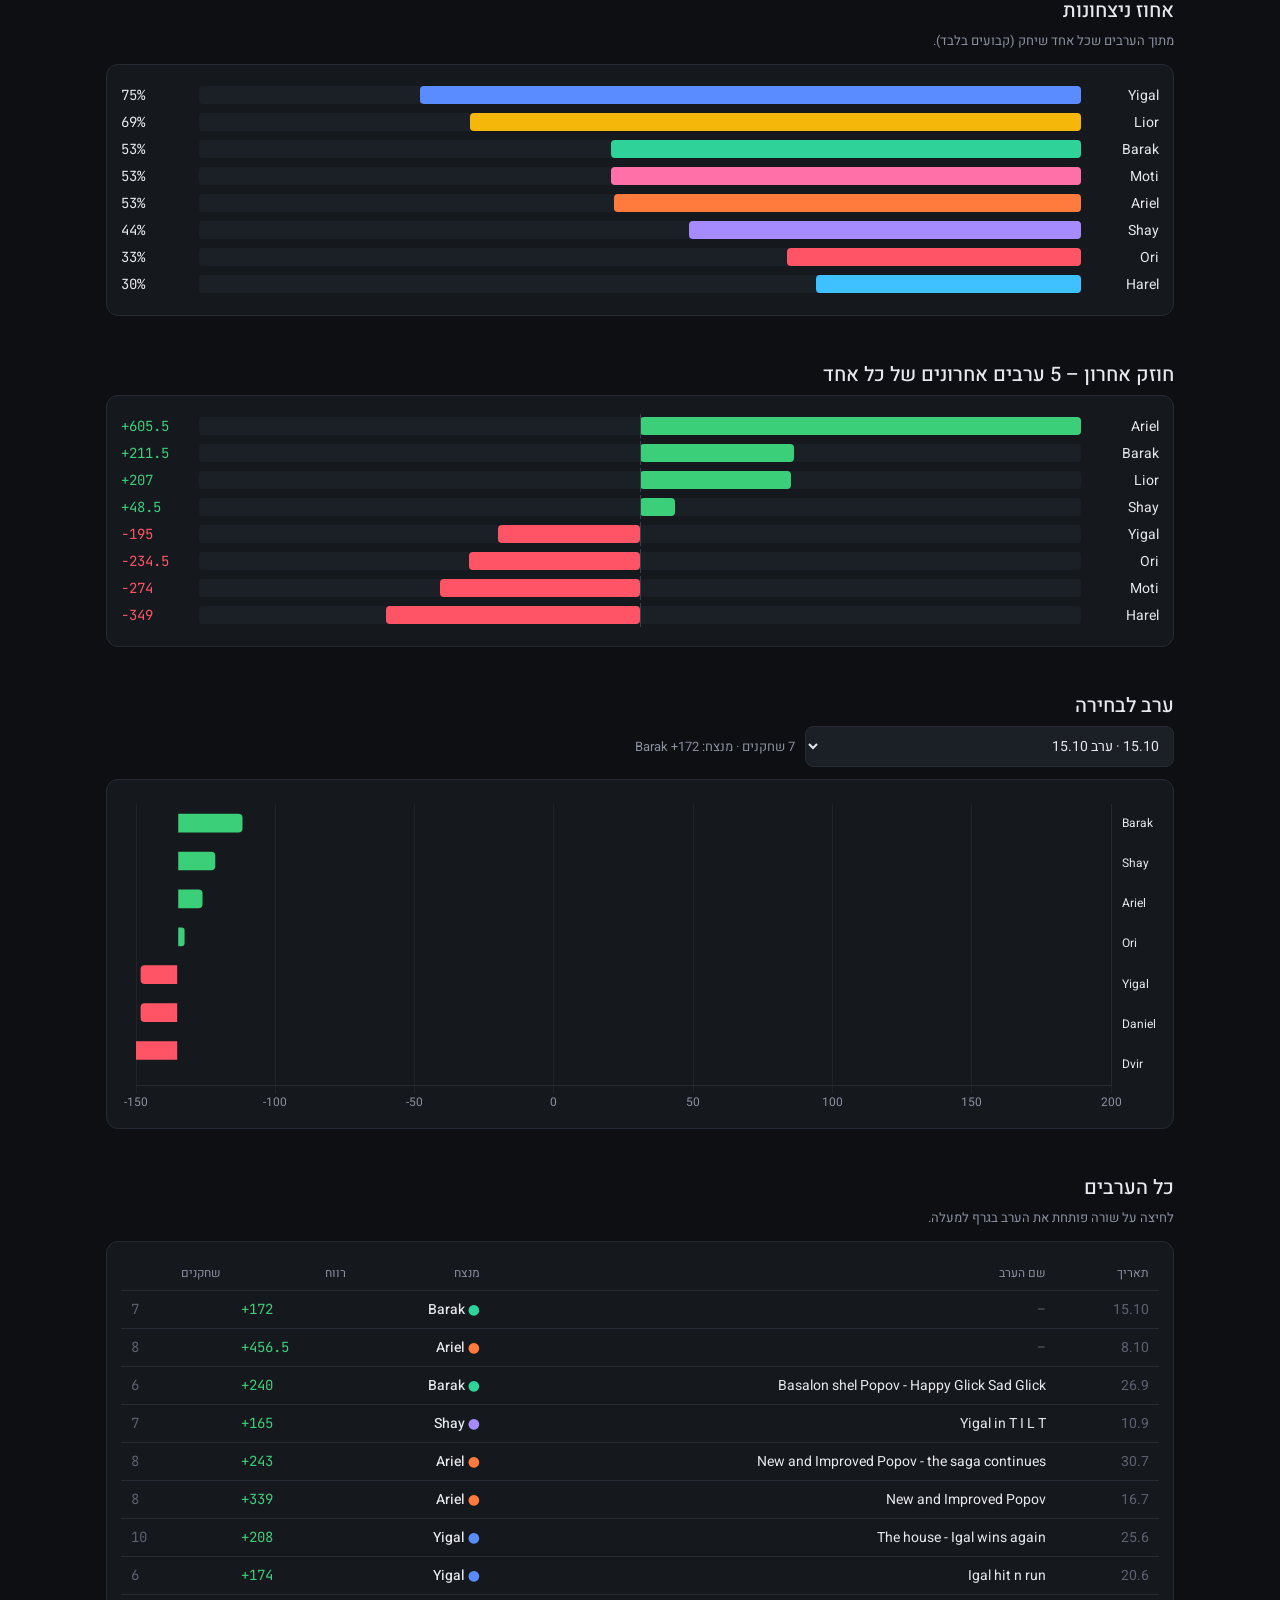
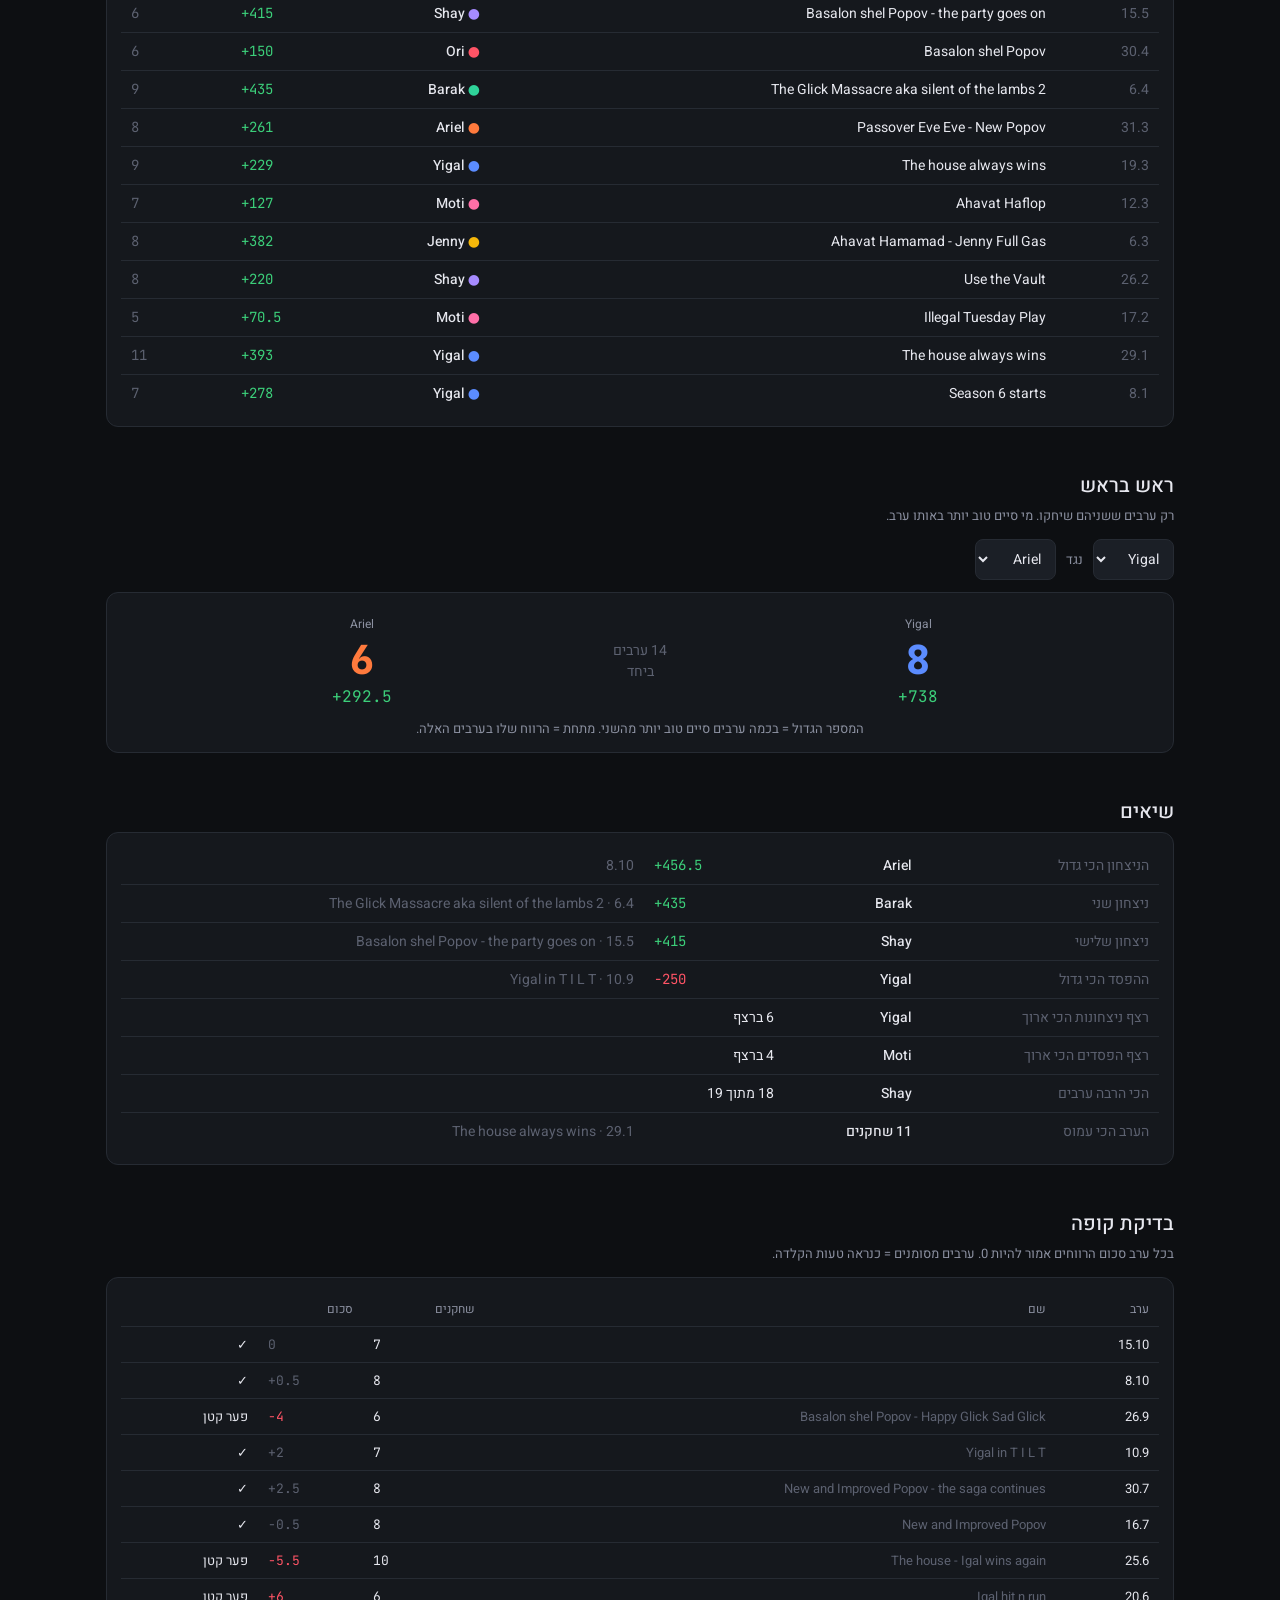
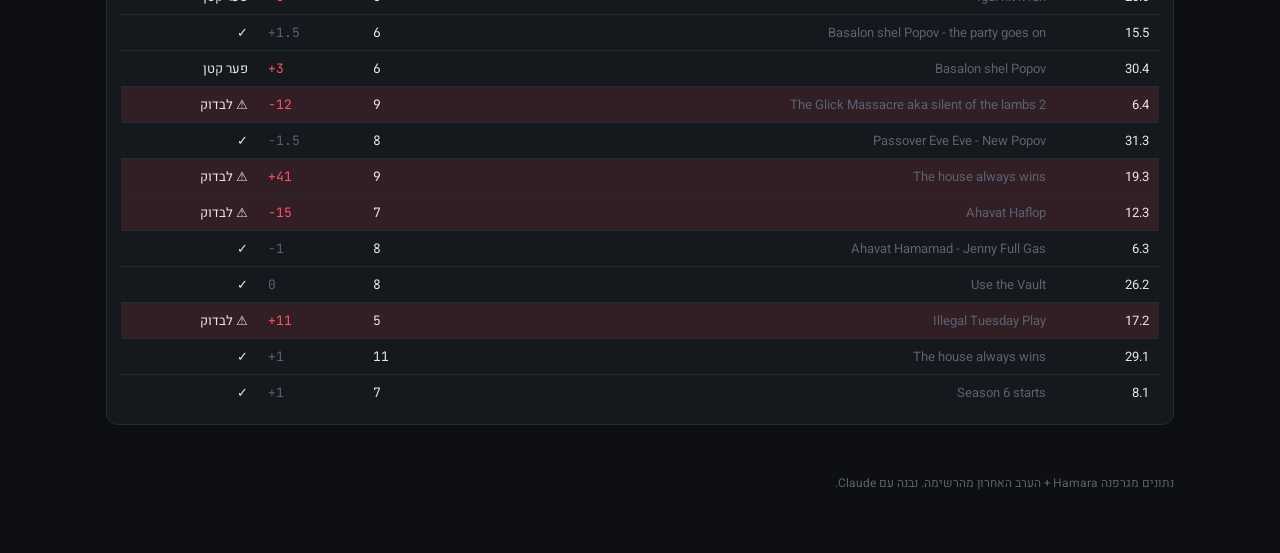
==== commit efa59a7f: "Add preflop solver and practice pages Co-Authored-By: Claude Opus 5.5 <noreply@anthropic.com> Claude" ====
--- a/index.html
+++ b/index.html
@@ -66,6 +66,8 @@
 .h2h .lbl{color:var(--mut);font-size:12px}
 .check td{font-size:13px}
 .flag{background:rgba(255,84,102,.12)}
+.navchip{color:var(--txt);text-decoration:none;border:1px solid var(--line);background:var(--panel);border-radius:999px;padding:6px 14px;font-size:14px}
+.row{display:flex;flex-wrap:wrap}
 footer{color:var(--dim);font-size:12px;margin-top:48px;line-height:1.7}
 @media (max-width:720px){
  h1{font-size:34px}
@@ -82,6 +84,7 @@
   <div>
     <h1>Hamara <span>2026</span></h1>
     <div class="sub" id="sub"></div>
+    <div class="row" style="margin-top:12px;gap:6px"><a class="navchip" href="solver.html">🧠 סולבר</a><a class="navchip" href="practice.html">🎯 תרגול</a></div>
   </div>
 </header>
 
